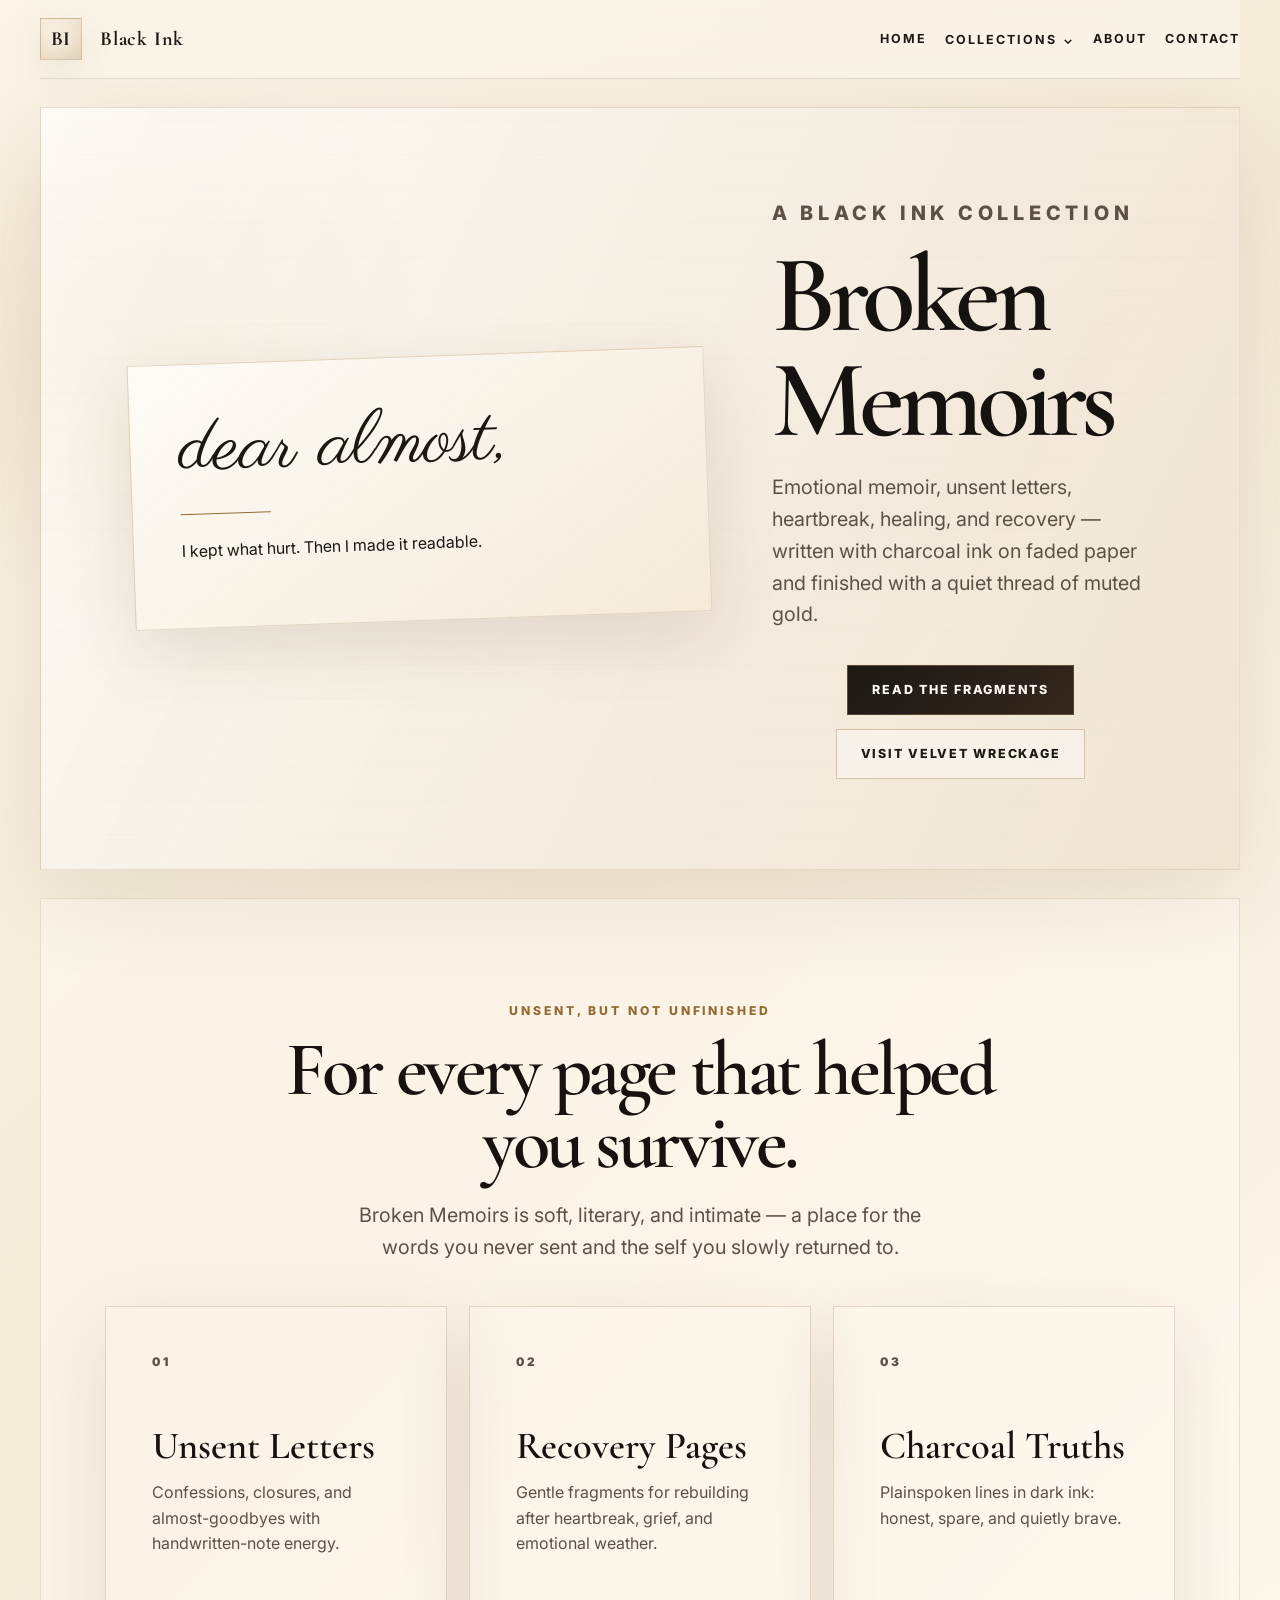
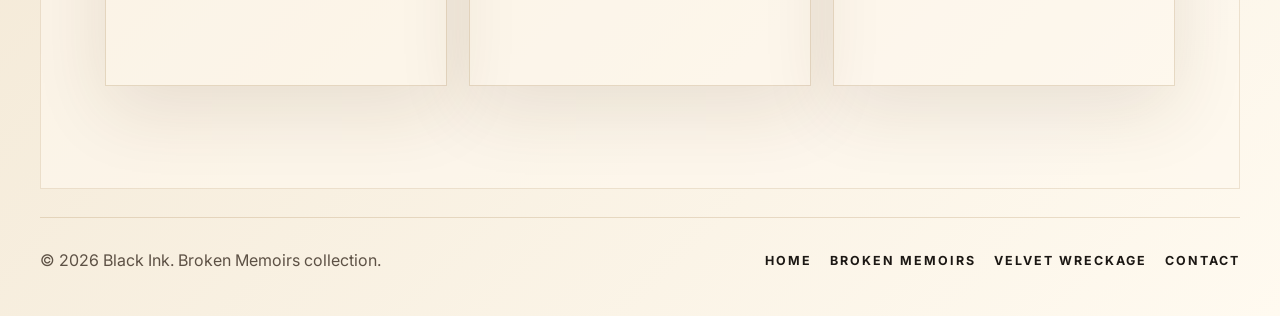
==== broken-memoirs.html @ 55c0b57b "Restructure Black Ink collection pages" ====
<!DOCTYPE html>
<html lang="en">
<head>
  <meta charset="UTF-8" />
  <meta name="viewport" content="width=device-width, initial-scale=1.0" />
  <meta
    name="description"
    content="Broken Memoirs is a Black Ink collection for healing, unsent letters, heartbreak, recovery, and handwritten emotional fragments."
  />
  <title>Broken Memoirs | Black Ink Collection</title>
  <link rel="preconnect" href="https://fonts.googleapis.com" />
  <link rel="preconnect" href="https://fonts.gstatic.com" crossorigin />
  <link
    href="https://fonts.googleapis.com/css2?family=Cormorant+Garamond:wght@500;600;700&family=Inter:wght@400;500;600;700&family=Parisienne&display=swap"
    rel="stylesheet"
  />
  <link rel="stylesheet" href="styles.css" />
</head>
<body class="theme-memoirs">
  <div class="site-shell ink-shell">
    <header class="site-header ink-header" aria-label="Primary navigation">
      <a class="brand-mark ink-brand" href="index.html" aria-label="Black Ink home">
        <span class="brand-sigil ink-sigil">BI</span>
        <span>Black Ink</span>
      </a>
      <button class="mobile-menu-toggle" type="button" aria-expanded="false" aria-controls="primary-nav">
        <span class="sr-only">Toggle navigation</span>
        <span></span>
        <span></span>
        <span></span>
      </button>
      <nav class="nav-links ink-nav" id="primary-nav" aria-label="Site sections">
        <a href="index.html">Home</a>
        <div class="nav-dropdown">
          <button class="dropdown-toggle" type="button" aria-expanded="false">
            Collections
            <span aria-hidden="true">⌄</span>
          </button>
          <div class="dropdown-menu">
            <a href="broken-memoirs.html">Broken Memoirs</a>
            <a href="velvet-wreckage.html">Velvet Wreckage</a>
          </div>
        </div>
        <a href="index.html#about">About</a>
        <a href="contact.html">Contact</a>
      </nav>
    </header>

    <main>
      <section class="memoir-hero">
        <div class="paper-note">
          <p class="script-word">dear almost,</p>
          <span></span>
          <p>I kept what hurt. Then I made it readable.</p>
        </div>
        <div class="memoir-copy">
          <p class="eyebrow ink-eyebrow">A Black Ink collection</p>
          <h1>Broken Memoirs</h1>
          <p>
            Emotional memoir, unsent letters, heartbreak, healing, and recovery — written with charcoal ink on faded paper and finished with a quiet thread of muted gold.
          </p>
          <div class="hero-actions">
            <a class="button ink-button-primary" href="#letters">Read the Fragments</a>
            <a class="button ink-button-secondary" href="velvet-wreckage.html">Visit Velvet Wreckage</a>
          </div>
        </div>
      </section>

      <section class="memoir-section" id="letters">
        <div class="section-heading centered">
          <p class="eyebrow ink-eyebrow">Unsent, but not unfinished</p>
          <h2>For every page that helped you survive.</h2>
          <p class="section-intro ink-intro">
            Broken Memoirs is soft, literary, and intimate — a place for the words you never sent and the self you slowly returned to.
          </p>
        </div>
        <div class="memoir-grid">
          <article>
            <p class="card-number">01</p>
            <h3>Unsent Letters</h3>
            <p>Confessions, closures, and almost-goodbyes with handwritten-note energy.</p>
          </article>
          <article>
            <p class="card-number">02</p>
            <h3>Recovery Pages</h3>
            <p>Gentle fragments for rebuilding after heartbreak, grief, and emotional weather.</p>
          </article>
          <article>
            <p class="card-number">03</p>
            <h3>Charcoal Truths</h3>
            <p>Plainspoken lines in dark ink: honest, spare, and quietly brave.</p>
          </article>
        </div>
      </section>
    </main>

    <footer class="site-footer ink-footer">
      <p>© <span id="year"></span> Black Ink. Broken Memoirs collection.</p>
      <nav aria-label="Footer navigation">
        <a href="index.html">Home</a>
        <a href="broken-memoirs.html">Broken Memoirs</a>
        <a href="velvet-wreckage.html">Velvet Wreckage</a>
        <a href="contact.html">Contact</a>
      </nav>
    </footer>
  </div>

  <script src="script.js"></script>
</body>
</html>
---- styles.css ----
:root {
  --black: #050505;
  --black-soft: #0b0b0d;
  --black-gloss: #111114;
  --charcoal: #18181c;
  --marble: #222126;
  --ivory: #f2eadc;
  --muted: #b8b0a3;
  --muted-dark: #756d62;
  --gold: #c8a45d;
  --gold-deep: #8f6f2f;
  --gold-pale: #e3c987;
  --border: rgba(200, 164, 93, 0.32);
  --panel: rgba(12, 12, 14, 0.88);
  --shadow: 0 28px 90px rgba(0, 0, 0, 0.58);
}

* {
  box-sizing: border-box;
}

html {
  scroll-behavior: smooth;
}

body {
  margin: 0;
  min-height: 100vh;
  color: var(--ivory);
  background:
    radial-gradient(circle at top left, rgba(200, 164, 93, 0.12), transparent 30rem),
    linear-gradient(135deg, var(--black), #09090a 45%, var(--black));
  font-family: "Inter", system-ui, -apple-system, BlinkMacSystemFont, "Segoe UI", sans-serif;
  line-height: 1.6;
}

body::before {
  position: fixed;
  inset: 0;
  z-index: -2;
  pointer-events: none;
  content: "";
  background-image:
    linear-gradient(115deg, transparent 0 18%, rgba(255, 255, 255, 0.035) 18.2%, transparent 18.8% 46%, rgba(255, 255, 255, 0.026) 46.4%, transparent 47.2%),
    linear-gradient(28deg, transparent 0 63%, rgba(200, 164, 93, 0.045) 63.4%, transparent 64%);
  opacity: 0.55;
}

body::after {
  position: fixed;
  inset: 0;
  z-index: -1;
  pointer-events: none;
  content: "";
  background-image: radial-gradient(rgba(227, 201, 135, 0.17) 0.6px, transparent 0.7px);
  background-size: 46px 46px;
  opacity: 0.08;
}

a {
  color: inherit;
  text-decoration: none;
}

img,
svg {
  max-width: 100%;
}

.site-shell {
  width: min(1180px, calc(100% - 32px));
  margin: 0 auto;
}

.site-header {
  position: sticky;
  top: 0;
  z-index: 10;
  display: flex;
  align-items: center;
  justify-content: space-between;
  gap: 24px;
  padding: 18px 0;
  backdrop-filter: blur(18px);
}

.brand-mark,
.nav-links,
.site-footer nav,
.social-links {
  display: flex;
  align-items: center;
  gap: 18px;
}

.brand-mark {
  color: var(--ivory);
  font-family: "Cormorant Garamond", Georgia, serif;
  font-size: 1.25rem;
  font-weight: 700;
  letter-spacing: 0.04em;
}

.brand-sigil {
  display: grid;
  width: 42px;
  height: 42px;
  place-items: center;
  border: 1px solid var(--border);
  color: var(--gold-pale);
  background: linear-gradient(145deg, #050505, #161616 48%, #050505);
  box-shadow: inset 0 0 20px rgba(255, 255, 255, 0.035), 0 0 22px rgba(200, 164, 93, 0.09);
}

.nav-links a,
.site-footer a,
.social-links a {
  color: var(--muted);
  font-size: 0.78rem;
  font-weight: 700;
  letter-spacing: 0.16em;
  text-transform: uppercase;
  transition: color 180ms ease;
}

.nav-links a:hover,
.site-footer a:hover,
.social-links a:hover,
.contact-link:hover {
  color: var(--gold-pale);
}

.section-frame,
.section-padding {
  margin: 28px 0;
  border: 1px solid rgba(200, 164, 93, 0.18);
}

.hero {
  position: relative;
  display: grid;
  min-height: 720px;
  place-items: center;
  overflow: hidden;
  background:
    linear-gradient(rgba(5, 5, 5, 0.2), rgba(5, 5, 5, 0.78)),
    radial-gradient(circle at 70% 22%, rgba(200, 164, 93, 0.15), transparent 18rem),
    linear-gradient(145deg, #030303, #111114 52%, #050505);
  box-shadow: var(--shadow);
}

.hero::before,
.marble-section::before {
  position: absolute;
  inset: 0;
  pointer-events: none;
  content: "";
  background:
    linear-gradient(118deg, transparent 0 36%, rgba(255, 255, 255, 0.05) 36.4%, transparent 37.1%),
    linear-gradient(42deg, transparent 0 58%, rgba(200, 164, 93, 0.07) 58.5%, transparent 59.1%);
  opacity: 0.42;
}

.gold-dust {
  position: absolute;
  width: 220px;
  height: 220px;
  border-radius: 999px;
  background: radial-gradient(circle, rgba(227, 201, 135, 0.32) 0 1px, transparent 1.4px);
  background-size: 18px 18px;
  opacity: 0.18;
  filter: blur(0.2px);
}

.gold-dust-one {
  top: 74px;
  right: 72px;
}

.gold-dust-two {
  bottom: 80px;
  left: 64px;
  transform: rotate(22deg);
}

.content-panel,
.collection-card,
.contact-card,
.quote-card {
  position: relative;
  border: 1px solid var(--border);
  background:
    linear-gradient(145deg, rgba(255, 255, 255, 0.045), transparent 28%),
    var(--panel);
  box-shadow: var(--shadow), inset 0 1px 0 rgba(255, 255, 255, 0.06);
}

.hero-content {
  z-index: 1;
  width: min(820px, calc(100% - 40px));
  padding: clamp(40px, 7vw, 84px);
  text-align: center;
}

.eyebrow {
  margin: 0 0 14px;
  color: var(--gold-pale);
  font-size: 0.76rem;
  font-weight: 800;
  letter-spacing: 0.24em;
  text-transform: uppercase;
}

h1,
h2,
h3,
blockquote {
  margin: 0;
  font-family: "Cormorant Garamond", Georgia, serif;
  font-weight: 600;
  line-height: 0.95;
}

h1 {
  font-size: clamp(4.2rem, 12vw, 10.8rem);
  letter-spacing: -0.06em;
}

h2 {
  font-size: clamp(2.8rem, 6vw, 5.6rem);
  letter-spacing: -0.045em;
}

h3 {
  font-size: clamp(1.8rem, 3vw, 2.5rem);
}

.hero-copy,
.section-intro,
.about-copy p,
.signup-panel p,
.collection-card p,
.contact-card p {
  color: var(--muted);
}

.hero-copy {
  max-width: 640px;
  margin: 26px auto 0;
  font-size: clamp(1.08rem, 2vw, 1.35rem);
}

.hero-actions {
  display: flex;
  flex-wrap: wrap;
  justify-content: center;
  gap: 14px;
  margin-top: 34px;
}

.button {
  display: inline-flex;
  min-height: 50px;
  align-items: center;
  justify-content: center;
  border: 1px solid var(--border);
  padding: 0 24px;
  font-size: 0.78rem;
  font-weight: 800;
  letter-spacing: 0.14em;
  text-transform: uppercase;
  transition: transform 180ms ease, border-color 180ms ease, background 180ms ease;
}

.button:hover {
  transform: translateY(-2px);
  border-color: rgba(227, 201, 135, 0.72);
}

.button-primary {
  color: #060606;
  background: linear-gradient(135deg, var(--gold-pale), var(--gold), var(--gold-deep));
}

.button-secondary {
  color: var(--gold-pale);
  background: rgba(255, 255, 255, 0.025);
}

.section-padding {
  position: relative;
  padding: clamp(56px, 8vw, 112px) clamp(22px, 5vw, 72px);
  background: rgba(5, 5, 5, 0.74);
}

.section-heading {
  max-width: 760px;
  margin-bottom: 42px;
}

.centered {
  margin-inline: auto;
  text-align: center;
}

.section-intro {
  max-width: 590px;
  margin: 20px auto 0;
}

.about-grid {
  display: grid;
  grid-template-columns: minmax(0, 1.25fr) minmax(260px, 0.75fr);
  gap: 24px;
}

.about-copy,
.quote-card {
  padding: clamp(28px, 4vw, 44px);
}

.about-copy p {
  margin: 0;
  font-size: 1.05rem;
}

.about-copy p + p {
  margin-top: 18px;
}

.quote-card {
  display: grid;
  align-content: center;
  min-height: 260px;
}

.quote-line {
  width: 72px;
  height: 1px;
  margin-bottom: 22px;
  background: var(--gold);
}

blockquote {
  color: var(--ivory);
  font-size: clamp(2rem, 4vw, 3.4rem);
}

.marble-section {
  overflow: hidden;
  background:
    radial-gradient(circle at 18% 15%, rgba(200, 164, 93, 0.1), transparent 22rem),
    linear-gradient(145deg, #060606, #151519 50%, #070707);
}

.collection-grid {
  position: relative;
  z-index: 1;
  display: grid;
  grid-template-columns: repeat(4, minmax(0, 1fr));
  gap: 18px;
}

.collection-card {
  min-height: 310px;
  padding: 28px;
  transition: transform 180ms ease, border-color 180ms ease;
}

.collection-card:hover {
  transform: translateY(-5px);
  border-color: rgba(227, 201, 135, 0.7);
}

.card-number {
  margin: 0 0 56px;
  color: var(--gold);
  font-size: 0.74rem;
  font-weight: 900;
  letter-spacing: 0.22em;
}

.collection-card p:last-child {
  margin-bottom: 0;
}

.signup-panel {
  display: grid;
  grid-template-columns: minmax(0, 1fr) minmax(300px, 0.82fr);
  gap: 34px;
  align-items: center;
  padding: clamp(30px, 5vw, 58px);
}

.signup-panel h2 {
  margin-bottom: 18px;
}

.signup-form {
  display: grid;
  gap: 12px;
}

input {
  width: 100%;
  min-height: 54px;
  border: 1px solid rgba(200, 164, 93, 0.28);
  border-radius: 0;
  padding: 0 16px;
  color: var(--ivory);
  background: rgba(0, 0, 0, 0.42);
  font: inherit;
  outline: none;
}

input:focus {
  border-color: rgba(227, 201, 135, 0.8);
  box-shadow: 0 0 0 3px rgba(200, 164, 93, 0.12);
}

.form-note {
  min-height: 1.4em;
  margin: 0;
  color: var(--muted-dark);
  font-size: 0.86rem;
}

.contact-card {
  max-width: 840px;
  margin: 0 auto;
  padding: clamp(34px, 6vw, 68px);
  text-align: center;
}

.contact-card h2 {
  margin-bottom: 22px;
}

.contact-link {
  display: inline-block;
  margin-bottom: 26px;
  color: var(--gold-pale);
  font-size: clamp(1.05rem, 2vw, 1.35rem);
  font-weight: 700;
}

.social-links {
  justify-content: center;
  flex-wrap: wrap;
}

.site-footer {
  display: flex;
  align-items: center;
  justify-content: space-between;
  gap: 24px;
  border-top: 1px solid rgba(200, 164, 93, 0.25);
  padding: 30px 0 42px;
  color: var(--muted-dark);
}

.site-footer p {
  margin: 0;
}

.sr-only {
  position: absolute;
  width: 1px;
  height: 1px;
  overflow: hidden;
  clip: rect(0, 0, 0, 0);
  white-space: nowrap;
}

@media (max-width: 920px) {
  .site-header,
  .site-footer {
    align-items: flex-start;
    flex-direction: column;
  }

  .nav-links,
  .site-footer nav {
    flex-wrap: wrap;
  }

  .hero {
    min-height: 640px;
  }

  .about-grid,
  .signup-panel {
    grid-template-columns: 1fr;
  }

  .collection-grid {
    grid-template-columns: repeat(2, minmax(0, 1fr));
  }
}

@media (max-width: 620px) {
  .site-shell {
    width: min(100% - 20px, 1180px);
  }

  .site-header {
    position: static;
  }

  .brand-mark {
    font-size: 1.05rem;
  }

  .nav-links {
    gap: 12px;
  }

  .nav-links a,
  .site-footer a,
  .social-links a {
    font-size: 0.7rem;
  }

  .hero {
    min-height: 580px;
  }

  .hero-content {
    width: calc(100% - 20px);
    padding: 34px 20px;
  }

  .hero-actions,
  .button {
    width: 100%;
  }

  .collection-grid {
    grid-template-columns: 1fr;
  }

  .collection-card {
    min-height: auto;
  }

  .card-number {
    margin-bottom: 34px;
  }
}

/* Black Ink publishing-house theme and shared navigation */
.theme-ink,
.theme-memoirs {
  color: #1c1814;
  background:
    radial-gradient(circle at 12% 18%, rgba(188, 145, 72, 0.16), transparent 18rem),
    linear-gradient(135deg, #fbf4e7, #f4ead8 46%, #fffaf0);
}

.theme-ink::before,
.theme-memoirs::before,
.theme-ink::after,
.theme-memoirs::after {
  content: none;
}

.ink-shell {
  width: min(1200px, calc(100% - 32px));
}

.ink-header {
  border-bottom: 1px solid rgba(42, 32, 22, 0.12);
  background: rgba(251, 244, 231, 0.82);
}

.ink-brand,
.ink-nav a,
.ink-nav .dropdown-toggle,
.ink-footer a,
.ink-social-links a {
  color: #1c1814;
}

.ink-sigil {
  color: #1c1814;
  border-color: rgba(148, 107, 47, 0.34);
  background: linear-gradient(145deg, #fff9ef, #eadbc5);
  box-shadow: inset 0 0 18px rgba(148, 107, 47, 0.13), 0 12px 35px rgba(70, 42, 16, 0.08);
}

.mobile-menu-toggle {
  display: none;
  width: 44px;
  height: 44px;
  align-items: center;
  justify-content: center;
  gap: 4px;
  flex-direction: column;
  border: 1px solid currentColor;
  color: inherit;
  background: transparent;
  cursor: pointer;
}

.mobile-menu-toggle span:not(.sr-only) {
  width: 18px;
  height: 1px;
  background: currentColor;
}

.nav-dropdown {
  position: relative;
}

.dropdown-toggle {
  display: inline-flex;
  align-items: center;
  gap: 6px;
  border: 0;
  padding: 0;
  color: var(--muted);
  background: transparent;
  font: inherit;
  font-size: 0.78rem;
  font-weight: 700;
  letter-spacing: 0.16em;
  text-transform: uppercase;
  cursor: pointer;
  transition: color 180ms ease;
}

.dropdown-toggle:hover,
.nav-dropdown.is-open > .dropdown-toggle {
  color: var(--gold-pale);
}

.ink-nav .dropdown-toggle:hover,
.ink-nav .nav-dropdown.is-open > .dropdown-toggle {
  color: #946b2f;
}

.dropdown-menu {
  position: absolute;
  top: calc(100% + 14px);
  left: 50%;
  z-index: 20;
  display: grid;
  min-width: 230px;
  padding: 12px;
  border: 1px solid rgba(200, 164, 93, 0.35);
  background: rgba(8, 8, 9, 0.96);
  box-shadow: var(--shadow);
  opacity: 0;
  pointer-events: none;
  transform: translate(-50%, 8px);
  transition: opacity 180ms ease, transform 180ms ease;
}

.dropdown-menu a {
  display: block;
  padding: 12px 14px;
  white-space: nowrap;
}

.nav-dropdown:hover .dropdown-menu,
.nav-dropdown.is-open .dropdown-menu {
  opacity: 1;
  pointer-events: auto;
  transform: translate(-50%, 0);
}

.ink-nav .dropdown-menu {
  border-color: rgba(148, 107, 47, 0.25);
  background: rgba(255, 249, 239, 0.98);
  box-shadow: 0 26px 70px rgba(70, 42, 16, 0.15);
}

.ink-hero,
.memoir-hero,
.contact-page {
  position: relative;
  display: grid;
  grid-template-columns: minmax(0, 1.1fr) minmax(280px, 0.72fr);
  gap: clamp(26px, 5vw, 70px);
  align-items: center;
  min-height: 680px;
  margin: 28px 0;
  padding: clamp(44px, 7vw, 92px);
  overflow: hidden;
  border: 1px solid rgba(148, 107, 47, 0.18);
  background:
    linear-gradient(115deg, rgba(255, 255, 255, 0.72), rgba(244, 234, 216, 0.72)),
    radial-gradient(circle at 80% 16%, rgba(188, 145, 72, 0.16), transparent 18rem);
  box-shadow: 0 28px 90px rgba(70, 42, 16, 0.09);
}

.gold-veins {
  position: absolute;
  inset: 0;
  pointer-events: none;
  background:
    linear-gradient(118deg, transparent 0 28%, rgba(148, 107, 47, 0.18) 28.2%, transparent 28.7%),
    linear-gradient(42deg, transparent 0 66%, rgba(188, 145, 72, 0.18) 66.3%, transparent 66.7%),
    linear-gradient(154deg, transparent 0 78%, rgba(148, 107, 47, 0.12) 78.2%, transparent 78.5%);
  opacity: 0.62;
}

.ink-hero-copy,
.memoir-copy,
.script-card,
.paper-note,
.contact-page-card {
  position: relative;
  z-index: 1;
}

.ink-hero-copy h1,
.memoir-copy h1,
.contact-page-card h1 {
  max-width: 820px;
  color: #16120f;
  font-size: clamp(3.8rem, 8.6vw, 8.8rem);
  letter-spacing: -0.06em;
}

.ink-hero-copy p,
.memoir-copy p,
.ink-about-grid p,
.ink-intro,
.contact-page-card p {
  color: #5d5145;
  font-size: clamp(1.02rem, 1.8vw, 1.24rem);
}

.ink-eyebrow {
  color: #946b2f;
}

.ink-button-primary {
  color: #fffaf0;
  background: linear-gradient(135deg, #1c1814, #35271d);
}

.ink-button-secondary {
  color: #1c1814;
  background: rgba(255, 255, 255, 0.36);
  border-color: rgba(148, 107, 47, 0.34);
}

.script-card,
.paper-note,
.contact-page-card {
  border: 1px solid rgba(148, 107, 47, 0.24);
  padding: clamp(28px, 4vw, 48px);
  background:
    linear-gradient(145deg, rgba(255, 255, 255, 0.62), rgba(238, 224, 203, 0.48)),
    #fbf4e7;
  box-shadow: 0 24px 70px rgba(70, 42, 16, 0.12);
}

.script-word {
  margin: 0;
  color: #1d1712;
  font-family: "Parisienne", cursive;
  font-size: clamp(3rem, 6vw, 5.6rem);
  line-height: 1;
}

.script-card span,
.paper-note span {
  display: block;
  width: 90px;
  height: 1px;
  margin: 24px 0;
  background: #946b2f;
}

.ink-about,
.ink-collections,
.memoir-section {
  margin: 28px 0;
  padding: clamp(54px, 8vw, 104px) clamp(24px, 5vw, 72px);
  border: 1px solid rgba(148, 107, 47, 0.16);
  background: rgba(255, 249, 239, 0.62);
}

.ink-about h2,
.ink-collections h2,
.memoir-section h2 {
  color: #17120f;
}

.ink-about-grid {
  display: grid;
  grid-template-columns: repeat(2, minmax(0, 1fr));
  gap: 24px;
}

.ink-about-grid p {
  margin: 0;
  padding: 30px;
  border-left: 1px solid rgba(148, 107, 47, 0.42);
  background: rgba(255, 255, 255, 0.38);
}

.ink-collection-grid,
.memoir-grid {
  display: grid;
  grid-template-columns: repeat(2, minmax(0, 1fr));
  gap: 22px;
}

.ink-collection-card,
.memoir-grid article {
  min-height: 380px;
  padding: clamp(28px, 4vw, 46px);
  border: 1px solid rgba(148, 107, 47, 0.22);
  box-shadow: 0 24px 70px rgba(70, 42, 16, 0.11);
}

.ink-collection-card h3,
.memoir-grid h3 {
  color: #17120f;
}

.ink-collection-card p,
.memoir-grid p {
  color: #5d5145;
}

.memoir-card {
  background:
    linear-gradient(115deg, rgba(255, 255, 255, 0.58), rgba(238, 224, 203, 0.56)),
    repeating-linear-gradient(0deg, rgba(38, 31, 26, 0.035) 0 1px, transparent 1px 32px);
}

.wreckage-card {
  background:
    linear-gradient(145deg, rgba(8, 8, 9, 0.92), rgba(20, 20, 24, 0.96)),
    radial-gradient(circle at 80% 18%, rgba(200, 164, 93, 0.18), transparent 14rem);
}

.wreckage-card h3,
.wreckage-card p {
  color: var(--ivory);
}

.wreckage-card p:not(.card-number) {
  color: var(--muted);
}

.memoir-hero {
  background:
    linear-gradient(115deg, rgba(255, 255, 255, 0.62), rgba(237, 225, 207, 0.7)),
    repeating-linear-gradient(0deg, rgba(38, 31, 26, 0.035) 0 1px, transparent 1px 34px);
}

.paper-note {
  transform: rotate(-2deg);
}

.memoir-grid {
  grid-template-columns: repeat(3, minmax(0, 1fr));
}

.contact-page {
  grid-template-columns: minmax(0, 780px);
  justify-content: center;
  text-align: center;
}

.ink-contact-link {
  color: #946b2f;
}

.ink-footer {
  color: #5d5145;
  border-top-color: rgba(148, 107, 47, 0.2);
}

@media (max-width: 920px) {
  .mobile-menu-toggle {
    display: inline-flex;
    margin-left: auto;
  }

  .site-header,
  .ink-header {
    position: relative;
    flex-direction: row;
    align-items: center;
  }

  .nav-links,
  .ink-nav {
    position: absolute;
    top: calc(100% + 10px);
    left: 0;
    right: 0;
    display: none;
    flex-direction: column;
    align-items: stretch;
    gap: 0;
    padding: 14px;
    border: 1px solid rgba(200, 164, 93, 0.3);
    background: rgba(8, 8, 9, 0.98);
    box-shadow: var(--shadow);
  }

  .theme-ink .nav-links,
  .theme-memoirs .nav-links,
  .ink-nav {
    border-color: rgba(148, 107, 47, 0.24);
    background: rgba(255, 249, 239, 0.99);
    box-shadow: 0 24px 70px rgba(70, 42, 16, 0.15);
  }

  .nav-links.is-open {
    display: flex;
  }

  .nav-links a,
  .dropdown-toggle {
    width: 100%;
    justify-content: space-between;
    padding: 13px 10px;
  }

  .dropdown-menu,
  .ink-nav .dropdown-menu {
    position: static;
    display: none;
    min-width: 0;
    margin: 0 0 8px;
    padding: 0 0 0 14px;
    border: 0;
    background: transparent;
    box-shadow: none;
    opacity: 1;
    pointer-events: auto;
    transform: none;
  }

  .nav-dropdown.is-open .dropdown-menu {
    display: grid;
  }

  .nav-dropdown:hover .dropdown-menu {
    transform: none;
  }

  .ink-hero,
  .memoir-hero {
    grid-template-columns: 1fr;
    min-height: auto;
  }

  .ink-about-grid,
  .ink-collection-grid,
  .memoir-grid {
    grid-template-columns: 1fr;
  }
}

@media (max-width: 620px) {
  .ink-hero,
  .memoir-hero,
  .contact-page,
  .ink-about,
  .ink-collections,
  .memoir-section {
    padding: 34px 20px;
  }

  .ink-hero-copy h1,
  .memoir-copy h1,
  .contact-page-card h1 {
    font-size: clamp(3.2rem, 18vw, 5.4rem);
  }
}
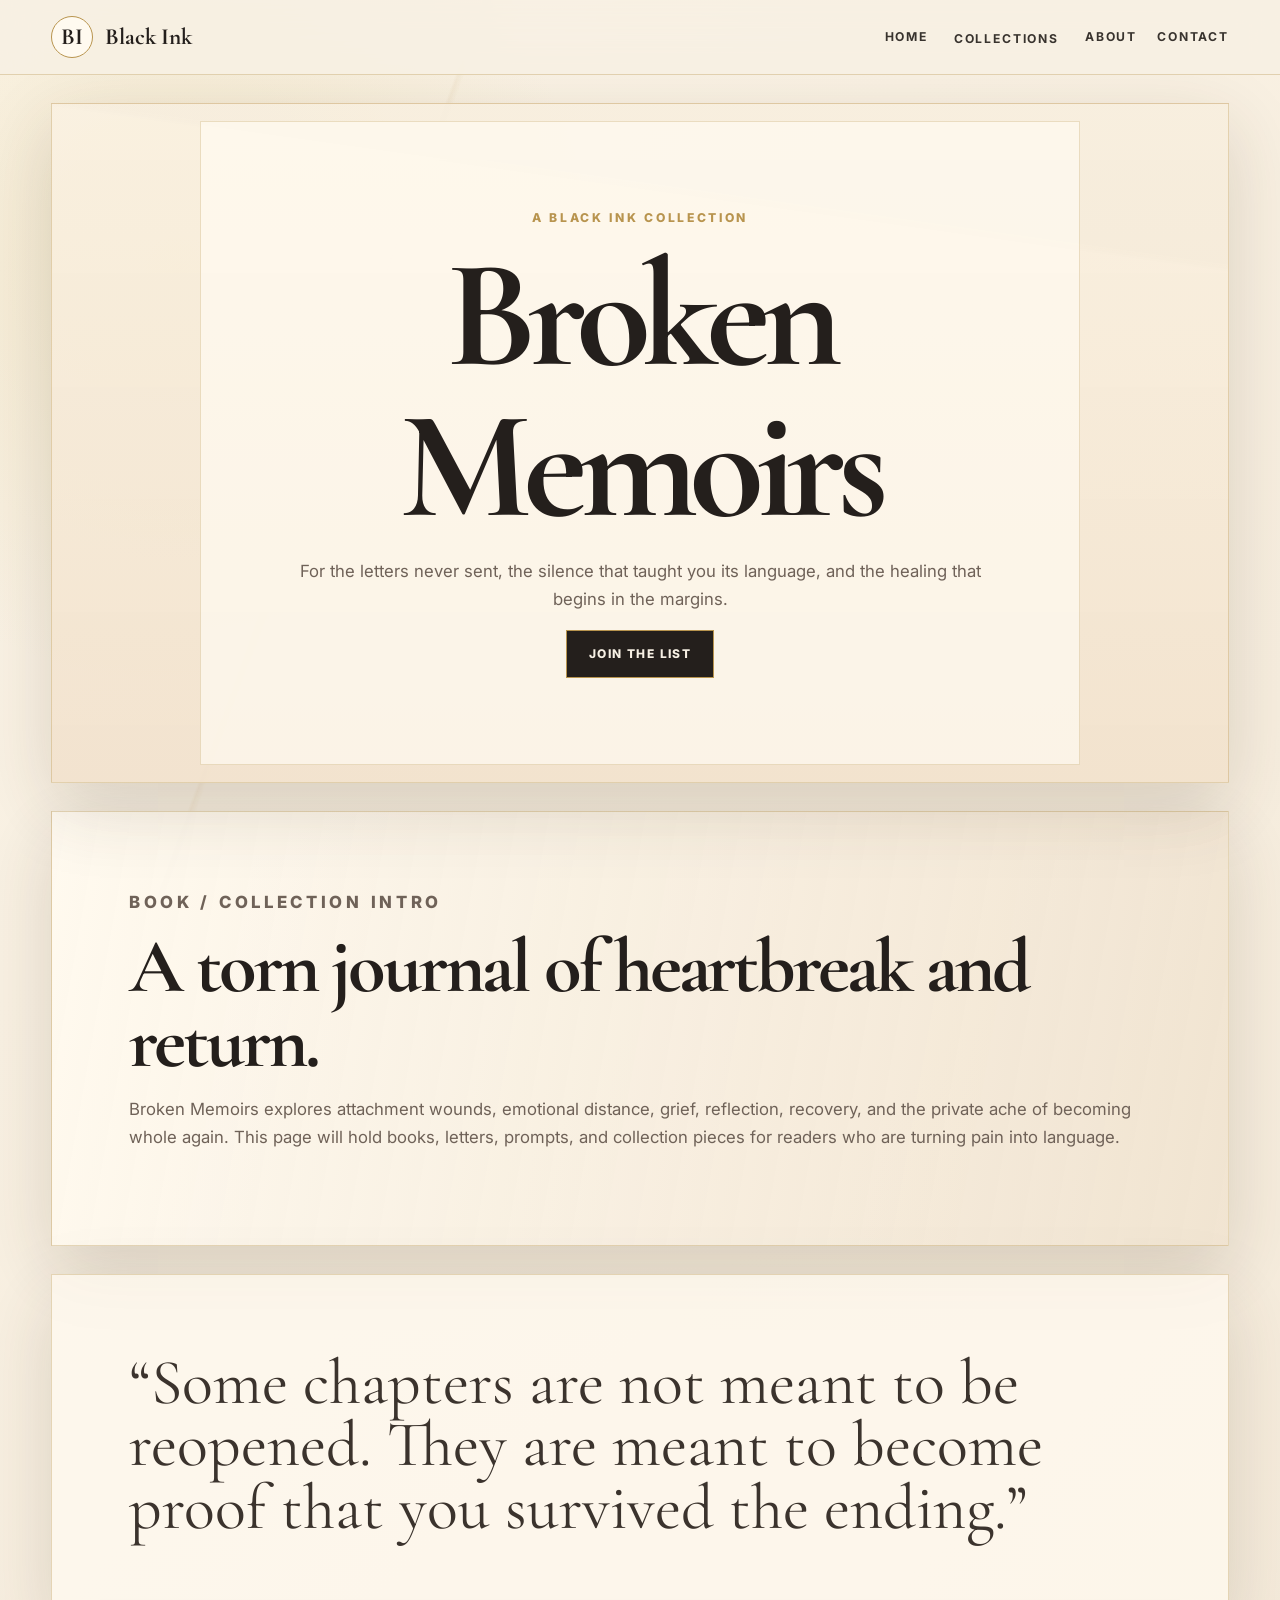
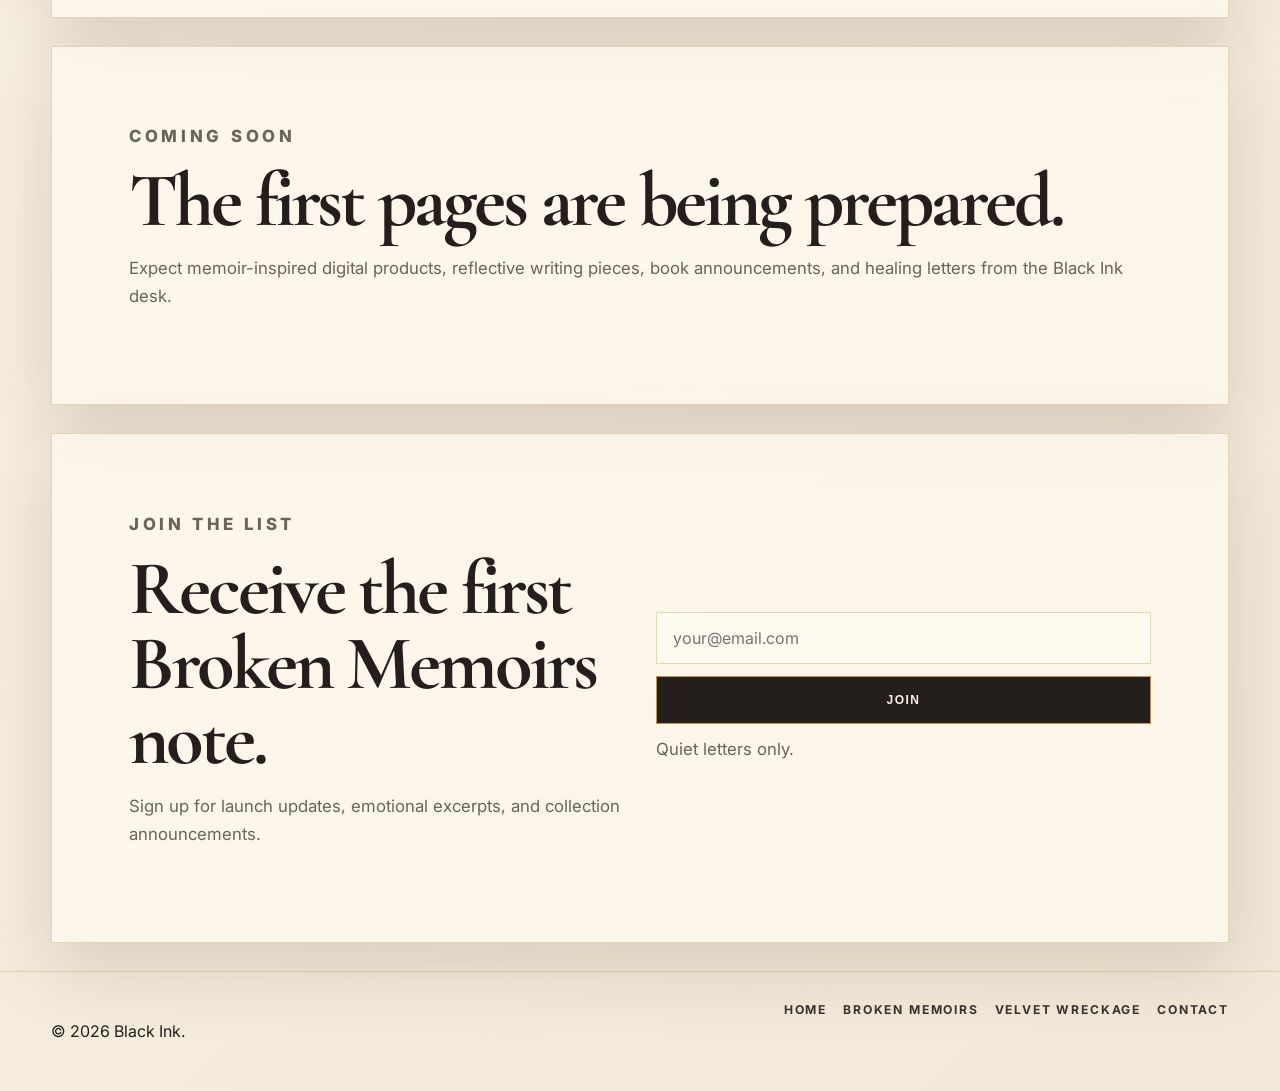
==== commit 89905f91: "Build Black Ink parent website" ====
--- a/broken-memoirs.html
+++ b/broken-memoirs.html
@@ -3,108 +3,22 @@
 <head>
   <meta charset="UTF-8" />
   <meta name="viewport" content="width=device-width, initial-scale=1.0" />
-  <meta
-    name="description"
-    content="Broken Memoirs is a Black Ink collection for healing, unsent letters, heartbreak, recovery, and handwritten emotional fragments."
-  />
+  <meta name="description" content="Broken Memoirs is a Black Ink collection for unsent letters, heartbreak, attachment wounds, reflection, healing, and recovery." />
   <title>Broken Memoirs | Black Ink Collection</title>
   <link rel="preconnect" href="https://fonts.googleapis.com" />
   <link rel="preconnect" href="https://fonts.gstatic.com" crossorigin />
-  <link
-    href="https://fonts.googleapis.com/css2?family=Cormorant+Garamond:wght@500;600;700&family=Inter:wght@400;500;600;700&family=Parisienne&display=swap"
-    rel="stylesheet"
-  />
+  <link href="https://fonts.googleapis.com/css2?family=Cormorant+Garamond:wght@500;600;700&family=Inter:wght@400;500;600;700&family=Parisienne&display=swap" rel="stylesheet" />
   <link rel="stylesheet" href="styles.css" />
 </head>
 <body class="theme-memoirs">
-  <div class="site-shell ink-shell">
-    <header class="site-header ink-header" aria-label="Primary navigation">
-      <a class="brand-mark ink-brand" href="index.html" aria-label="Black Ink home">
-        <span class="brand-sigil ink-sigil">BI</span>
-        <span>Black Ink</span>
-      </a>
-      <button class="mobile-menu-toggle" type="button" aria-expanded="false" aria-controls="primary-nav">
-        <span class="sr-only">Toggle navigation</span>
-        <span></span>
-        <span></span>
-        <span></span>
-      </button>
-      <nav class="nav-links ink-nav" id="primary-nav" aria-label="Site sections">
-        <a href="index.html">Home</a>
-        <div class="nav-dropdown">
-          <button class="dropdown-toggle" type="button" aria-expanded="false">
-            Collections
-            <span aria-hidden="true">⌄</span>
-          </button>
-          <div class="dropdown-menu">
-            <a href="broken-memoirs.html">Broken Memoirs</a>
-            <a href="velvet-wreckage.html">Velvet Wreckage</a>
-          </div>
-        </div>
-        <a href="index.html#about">About</a>
-        <a href="contact.html">Contact</a>
-      </nav>
-    </header>
-
-    <main>
-      <section class="memoir-hero">
-        <div class="paper-note">
-          <p class="script-word">dear almost,</p>
-          <span></span>
-          <p>I kept what hurt. Then I made it readable.</p>
-        </div>
-        <div class="memoir-copy">
-          <p class="eyebrow ink-eyebrow">A Black Ink collection</p>
-          <h1>Broken Memoirs</h1>
-          <p>
-            Emotional memoir, unsent letters, heartbreak, healing, and recovery — written with charcoal ink on faded paper and finished with a quiet thread of muted gold.
-          </p>
-          <div class="hero-actions">
-            <a class="button ink-button-primary" href="#letters">Read the Fragments</a>
-            <a class="button ink-button-secondary" href="velvet-wreckage.html">Visit Velvet Wreckage</a>
-          </div>
-        </div>
-      </section>
-
-      <section class="memoir-section" id="letters">
-        <div class="section-heading centered">
-          <p class="eyebrow ink-eyebrow">Unsent, but not unfinished</p>
-          <h2>For every page that helped you survive.</h2>
-          <p class="section-intro ink-intro">
-            Broken Memoirs is soft, literary, and intimate — a place for the words you never sent and the self you slowly returned to.
-          </p>
-        </div>
-        <div class="memoir-grid">
-          <article>
-            <p class="card-number">01</p>
-            <h3>Unsent Letters</h3>
-            <p>Confessions, closures, and almost-goodbyes with handwritten-note energy.</p>
-          </article>
-          <article>
-            <p class="card-number">02</p>
-            <h3>Recovery Pages</h3>
-            <p>Gentle fragments for rebuilding after heartbreak, grief, and emotional weather.</p>
-          </article>
-          <article>
-            <p class="card-number">03</p>
-            <h3>Charcoal Truths</h3>
-            <p>Plainspoken lines in dark ink: honest, spare, and quietly brave.</p>
-          </article>
-        </div>
-      </section>
-    </main>
-
-    <footer class="site-footer ink-footer">
-      <p>© <span id="year"></span> Black Ink. Broken Memoirs collection.</p>
-      <nav aria-label="Footer navigation">
-        <a href="index.html">Home</a>
-        <a href="broken-memoirs.html">Broken Memoirs</a>
-        <a href="velvet-wreckage.html">Velvet Wreckage</a>
-        <a href="contact.html">Contact</a>
-      </nav>
-    </footer>
-  </div>
-
-  <script src="script.js"></script>
+  <header class="site-header"><a class="brand-mark" href="index.html"><span class="brand-sigil">BI</span><span>Black Ink</span></a><button class="menu-toggle" type="button" aria-expanded="false" aria-controls="primary-nav">Menu</button><nav class="primary-nav" id="primary-nav"><a href="index.html">Home</a><div class="nav-dropdown"><button class="dropdown-toggle" type="button" aria-expanded="false">Collections</button><div class="dropdown-menu"><a href="broken-memoirs.html">Broken Memoirs</a><a href="velvet-wreckage.html">Velvet Wreckage</a></div></div><a href="index.html#about">About</a><a href="contact.html">Contact</a></nav></header>
+  <main>
+    <section class="hero torn-hero"><div class="hero-content"><p class="eyebrow">A Black Ink collection</p><h1>Broken Memoirs</h1><p class="hero-copy">For the letters never sent, the silence that taught you its language, and the healing that begins in the margins.</p><a class="button button-primary" href="#join">Join the List</a></div></section>
+    <section class="section journal-section"><p class="eyebrow">Book / collection intro</p><h2>A torn journal of heartbreak and return.</h2><p>Broken Memoirs explores attachment wounds, emotional distance, grief, reflection, recovery, and the private ache of becoming whole again. This page will hold books, letters, prompts, and collection pieces for readers who are turning pain into language.</p></section>
+    <section class="section quote-section"><blockquote>“Some chapters are not meant to be reopened. They are meant to become proof that you survived the ending.”</blockquote></section>
+    <section class="section coming-soon"><p class="eyebrow">Coming soon</p><h2>The first pages are being prepared.</h2><p>Expect memoir-inspired digital products, reflective writing pieces, book announcements, and healing letters from the Black Ink desk.</p></section>
+    <section class="section signup-section" id="join"><div><p class="eyebrow">Join the list</p><h2>Receive the first Broken Memoirs note.</h2><p>Sign up for launch updates, emotional excerpts, and collection announcements.</p></div><form class="signup-form" data-form-message="You are on the Broken Memoirs list."><label class="sr-only" for="memoirs-email">Email address</label><input id="memoirs-email" name="email" type="email" placeholder="your@email.com" required /><button class="button button-primary" type="submit">Join</button><p class="form-note" aria-live="polite">Quiet letters only.</p></form></section>
+  </main>
+  <footer class="site-footer"><p>© <span id="year"></span> Black Ink.</p><nav><a href="index.html">Home</a><a href="broken-memoirs.html">Broken Memoirs</a><a href="velvet-wreckage.html">Velvet Wreckage</a><a href="contact.html">Contact</a></nav></footer><script src="script.js"></script>
 </body>
 </html>
--- a/styles.css
+++ b/styles.css
@@ -1,980 +1 @@
-:root {
-  --black: #050505;
-  --black-soft: #0b0b0d;
-  --black-gloss: #111114;
-  --charcoal: #18181c;
-  --marble: #222126;
-  --ivory: #f2eadc;
-  --muted: #b8b0a3;
-  --muted-dark: #756d62;
-  --gold: #c8a45d;
-  --gold-deep: #8f6f2f;
-  --gold-pale: #e3c987;
-  --border: rgba(200, 164, 93, 0.32);
-  --panel: rgba(12, 12, 14, 0.88);
-  --shadow: 0 28px 90px rgba(0, 0, 0, 0.58);
-}
-
-* {
-  box-sizing: border-box;
-}
-
-html {
-  scroll-behavior: smooth;
-}
-
-body {
-  margin: 0;
-  min-height: 100vh;
-  color: var(--ivory);
-  background:
-    radial-gradient(circle at top left, rgba(200, 164, 93, 0.12), transparent 30rem),
-    linear-gradient(135deg, var(--black), #09090a 45%, var(--black));
-  font-family: "Inter", system-ui, -apple-system, BlinkMacSystemFont, "Segoe UI", sans-serif;
-  line-height: 1.6;
-}
-
-body::before {
-  position: fixed;
-  inset: 0;
-  z-index: -2;
-  pointer-events: none;
-  content: "";
-  background-image:
-    linear-gradient(115deg, transparent 0 18%, rgba(255, 255, 255, 0.035) 18.2%, transparent 18.8% 46%, rgba(255, 255, 255, 0.026) 46.4%, transparent 47.2%),
-    linear-gradient(28deg, transparent 0 63%, rgba(200, 164, 93, 0.045) 63.4%, transparent 64%);
-  opacity: 0.55;
-}
-
-body::after {
-  position: fixed;
-  inset: 0;
-  z-index: -1;
-  pointer-events: none;
-  content: "";
-  background-image: radial-gradient(rgba(227, 201, 135, 0.17) 0.6px, transparent 0.7px);
-  background-size: 46px 46px;
-  opacity: 0.08;
-}
-
-a {
-  color: inherit;
-  text-decoration: none;
-}
-
-img,
-svg {
-  max-width: 100%;
-}
-
-.site-shell {
-  width: min(1180px, calc(100% - 32px));
-  margin: 0 auto;
-}
-
-.site-header {
-  position: sticky;
-  top: 0;
-  z-index: 10;
-  display: flex;
-  align-items: center;
-  justify-content: space-between;
-  gap: 24px;
-  padding: 18px 0;
-  backdrop-filter: blur(18px);
-}
-
-.brand-mark,
-.nav-links,
-.site-footer nav,
-.social-links {
-  display: flex;
-  align-items: center;
-  gap: 18px;
-}
-
-.brand-mark {
-  color: var(--ivory);
-  font-family: "Cormorant Garamond", Georgia, serif;
-  font-size: 1.25rem;
-  font-weight: 700;
-  letter-spacing: 0.04em;
-}
-
-.brand-sigil {
-  display: grid;
-  width: 42px;
-  height: 42px;
-  place-items: center;
-  border: 1px solid var(--border);
-  color: var(--gold-pale);
-  background: linear-gradient(145deg, #050505, #161616 48%, #050505);
-  box-shadow: inset 0 0 20px rgba(255, 255, 255, 0.035), 0 0 22px rgba(200, 164, 93, 0.09);
-}
-
-.nav-links a,
-.site-footer a,
-.social-links a {
-  color: var(--muted);
-  font-size: 0.78rem;
-  font-weight: 700;
-  letter-spacing: 0.16em;
-  text-transform: uppercase;
-  transition: color 180ms ease;
-}
-
-.nav-links a:hover,
-.site-footer a:hover,
-.social-links a:hover,
-.contact-link:hover {
-  color: var(--gold-pale);
-}
-
-.section-frame,
-.section-padding {
-  margin: 28px 0;
-  border: 1px solid rgba(200, 164, 93, 0.18);
-}
-
-.hero {
-  position: relative;
-  display: grid;
-  min-height: 720px;
-  place-items: center;
-  overflow: hidden;
-  background:
-    linear-gradient(rgba(5, 5, 5, 0.2), rgba(5, 5, 5, 0.78)),
-    radial-gradient(circle at 70% 22%, rgba(200, 164, 93, 0.15), transparent 18rem),
-    linear-gradient(145deg, #030303, #111114 52%, #050505);
-  box-shadow: var(--shadow);
-}
-
-.hero::before,
-.marble-section::before {
-  position: absolute;
-  inset: 0;
-  pointer-events: none;
-  content: "";
-  background:
-    linear-gradient(118deg, transparent 0 36%, rgba(255, 255, 255, 0.05) 36.4%, transparent 37.1%),
-    linear-gradient(42deg, transparent 0 58%, rgba(200, 164, 93, 0.07) 58.5%, transparent 59.1%);
-  opacity: 0.42;
-}
-
-.gold-dust {
-  position: absolute;
-  width: 220px;
-  height: 220px;
-  border-radius: 999px;
-  background: radial-gradient(circle, rgba(227, 201, 135, 0.32) 0 1px, transparent 1.4px);
-  background-size: 18px 18px;
-  opacity: 0.18;
-  filter: blur(0.2px);
-}
-
-.gold-dust-one {
-  top: 74px;
-  right: 72px;
-}
-
-.gold-dust-two {
-  bottom: 80px;
-  left: 64px;
-  transform: rotate(22deg);
-}
-
-.content-panel,
-.collection-card,
-.contact-card,
-.quote-card {
-  position: relative;
-  border: 1px solid var(--border);
-  background:
-    linear-gradient(145deg, rgba(255, 255, 255, 0.045), transparent 28%),
-    var(--panel);
-  box-shadow: var(--shadow), inset 0 1px 0 rgba(255, 255, 255, 0.06);
-}
-
-.hero-content {
-  z-index: 1;
-  width: min(820px, calc(100% - 40px));
-  padding: clamp(40px, 7vw, 84px);
-  text-align: center;
-}
-
-.eyebrow {
-  margin: 0 0 14px;
-  color: var(--gold-pale);
-  font-size: 0.76rem;
-  font-weight: 800;
-  letter-spacing: 0.24em;
-  text-transform: uppercase;
-}
-
-h1,
-h2,
-h3,
-blockquote {
-  margin: 0;
-  font-family: "Cormorant Garamond", Georgia, serif;
-  font-weight: 600;
-  line-height: 0.95;
-}
-
-h1 {
-  font-size: clamp(4.2rem, 12vw, 10.8rem);
-  letter-spacing: -0.06em;
-}
-
-h2 {
-  font-size: clamp(2.8rem, 6vw, 5.6rem);
-  letter-spacing: -0.045em;
-}
-
-h3 {
-  font-size: clamp(1.8rem, 3vw, 2.5rem);
-}
-
-.hero-copy,
-.section-intro,
-.about-copy p,
-.signup-panel p,
-.collection-card p,
-.contact-card p {
-  color: var(--muted);
-}
-
-.hero-copy {
-  max-width: 640px;
-  margin: 26px auto 0;
-  font-size: clamp(1.08rem, 2vw, 1.35rem);
-}
-
-.hero-actions {
-  display: flex;
-  flex-wrap: wrap;
-  justify-content: center;
-  gap: 14px;
-  margin-top: 34px;
-}
-
-.button {
-  display: inline-flex;
-  min-height: 50px;
-  align-items: center;
-  justify-content: center;
-  border: 1px solid var(--border);
-  padding: 0 24px;
-  font-size: 0.78rem;
-  font-weight: 800;
-  letter-spacing: 0.14em;
-  text-transform: uppercase;
-  transition: transform 180ms ease, border-color 180ms ease, background 180ms ease;
-}
-
-.button:hover {
-  transform: translateY(-2px);
-  border-color: rgba(227, 201, 135, 0.72);
-}
-
-.button-primary {
-  color: #060606;
-  background: linear-gradient(135deg, var(--gold-pale), var(--gold), var(--gold-deep));
-}
-
-.button-secondary {
-  color: var(--gold-pale);
-  background: rgba(255, 255, 255, 0.025);
-}
-
-.section-padding {
-  position: relative;
-  padding: clamp(56px, 8vw, 112px) clamp(22px, 5vw, 72px);
-  background: rgba(5, 5, 5, 0.74);
-}
-
-.section-heading {
-  max-width: 760px;
-  margin-bottom: 42px;
-}
-
-.centered {
-  margin-inline: auto;
-  text-align: center;
-}
-
-.section-intro {
-  max-width: 590px;
-  margin: 20px auto 0;
-}
-
-.about-grid {
-  display: grid;
-  grid-template-columns: minmax(0, 1.25fr) minmax(260px, 0.75fr);
-  gap: 24px;
-}
-
-.about-copy,
-.quote-card {
-  padding: clamp(28px, 4vw, 44px);
-}
-
-.about-copy p {
-  margin: 0;
-  font-size: 1.05rem;
-}
-
-.about-copy p + p {
-  margin-top: 18px;
-}
-
-.quote-card {
-  display: grid;
-  align-content: center;
-  min-height: 260px;
-}
-
-.quote-line {
-  width: 72px;
-  height: 1px;
-  margin-bottom: 22px;
-  background: var(--gold);
-}
-
-blockquote {
-  color: var(--ivory);
-  font-size: clamp(2rem, 4vw, 3.4rem);
-}
-
-.marble-section {
-  overflow: hidden;
-  background:
-    radial-gradient(circle at 18% 15%, rgba(200, 164, 93, 0.1), transparent 22rem),
-    linear-gradient(145deg, #060606, #151519 50%, #070707);
-}
-
-.collection-grid {
-  position: relative;
-  z-index: 1;
-  display: grid;
-  grid-template-columns: repeat(4, minmax(0, 1fr));
-  gap: 18px;
-}
-
-.collection-card {
-  min-height: 310px;
-  padding: 28px;
-  transition: transform 180ms ease, border-color 180ms ease;
-}
-
-.collection-card:hover {
-  transform: translateY(-5px);
-  border-color: rgba(227, 201, 135, 0.7);
-}
-
-.card-number {
-  margin: 0 0 56px;
-  color: var(--gold);
-  font-size: 0.74rem;
-  font-weight: 900;
-  letter-spacing: 0.22em;
-}
-
-.collection-card p:last-child {
-  margin-bottom: 0;
-}
-
-.signup-panel {
-  display: grid;
-  grid-template-columns: minmax(0, 1fr) minmax(300px, 0.82fr);
-  gap: 34px;
-  align-items: center;
-  padding: clamp(30px, 5vw, 58px);
-}
-
-.signup-panel h2 {
-  margin-bottom: 18px;
-}
-
-.signup-form {
-  display: grid;
-  gap: 12px;
-}
-
-input {
-  width: 100%;
-  min-height: 54px;
-  border: 1px solid rgba(200, 164, 93, 0.28);
-  border-radius: 0;
-  padding: 0 16px;
-  color: var(--ivory);
-  background: rgba(0, 0, 0, 0.42);
-  font: inherit;
-  outline: none;
-}
-
-input:focus {
-  border-color: rgba(227, 201, 135, 0.8);
-  box-shadow: 0 0 0 3px rgba(200, 164, 93, 0.12);
-}
-
-.form-note {
-  min-height: 1.4em;
-  margin: 0;
-  color: var(--muted-dark);
-  font-size: 0.86rem;
-}
-
-.contact-card {
-  max-width: 840px;
-  margin: 0 auto;
-  padding: clamp(34px, 6vw, 68px);
-  text-align: center;
-}
-
-.contact-card h2 {
-  margin-bottom: 22px;
-}
-
-.contact-link {
-  display: inline-block;
-  margin-bottom: 26px;
-  color: var(--gold-pale);
-  font-size: clamp(1.05rem, 2vw, 1.35rem);
-  font-weight: 700;
-}
-
-.social-links {
-  justify-content: center;
-  flex-wrap: wrap;
-}
-
-.site-footer {
-  display: flex;
-  align-items: center;
-  justify-content: space-between;
-  gap: 24px;
-  border-top: 1px solid rgba(200, 164, 93, 0.25);
-  padding: 30px 0 42px;
-  color: var(--muted-dark);
-}
-
-.site-footer p {
-  margin: 0;
-}
-
-.sr-only {
-  position: absolute;
-  width: 1px;
-  height: 1px;
-  overflow: hidden;
-  clip: rect(0, 0, 0, 0);
-  white-space: nowrap;
-}
-
-@media (max-width: 920px) {
-  .site-header,
-  .site-footer {
-    align-items: flex-start;
-    flex-direction: column;
-  }
-
-  .nav-links,
-  .site-footer nav {
-    flex-wrap: wrap;
-  }
-
-  .hero {
-    min-height: 640px;
-  }
-
-  .about-grid,
-  .signup-panel {
-    grid-template-columns: 1fr;
-  }
-
-  .collection-grid {
-    grid-template-columns: repeat(2, minmax(0, 1fr));
-  }
-}
-
-@media (max-width: 620px) {
-  .site-shell {
-    width: min(100% - 20px, 1180px);
-  }
-
-  .site-header {
-    position: static;
-  }
-
-  .brand-mark {
-    font-size: 1.05rem;
-  }
-
-  .nav-links {
-    gap: 12px;
-  }
-
-  .nav-links a,
-  .site-footer a,
-  .social-links a {
-    font-size: 0.7rem;
-  }
-
-  .hero {
-    min-height: 580px;
-  }
-
-  .hero-content {
-    width: calc(100% - 20px);
-    padding: 34px 20px;
-  }
-
-  .hero-actions,
-  .button {
-    width: 100%;
-  }
-
-  .collection-grid {
-    grid-template-columns: 1fr;
-  }
-
-  .collection-card {
-    min-height: auto;
-  }
-
-  .card-number {
-    margin-bottom: 34px;
-  }
-}
-
-/* Black Ink publishing-house theme and shared navigation */
-.theme-ink,
-.theme-memoirs {
-  color: #1c1814;
-  background:
-    radial-gradient(circle at 12% 18%, rgba(188, 145, 72, 0.16), transparent 18rem),
-    linear-gradient(135deg, #fbf4e7, #f4ead8 46%, #fffaf0);
-}
-
-.theme-ink::before,
-.theme-memoirs::before,
-.theme-ink::after,
-.theme-memoirs::after {
-  content: none;
-}
-
-.ink-shell {
-  width: min(1200px, calc(100% - 32px));
-}
-
-.ink-header {
-  border-bottom: 1px solid rgba(42, 32, 22, 0.12);
-  background: rgba(251, 244, 231, 0.82);
-}
-
-.ink-brand,
-.ink-nav a,
-.ink-nav .dropdown-toggle,
-.ink-footer a,
-.ink-social-links a {
-  color: #1c1814;
-}
-
-.ink-sigil {
-  color: #1c1814;
-  border-color: rgba(148, 107, 47, 0.34);
-  background: linear-gradient(145deg, #fff9ef, #eadbc5);
-  box-shadow: inset 0 0 18px rgba(148, 107, 47, 0.13), 0 12px 35px rgba(70, 42, 16, 0.08);
-}
-
-.mobile-menu-toggle {
-  display: none;
-  width: 44px;
-  height: 44px;
-  align-items: center;
-  justify-content: center;
-  gap: 4px;
-  flex-direction: column;
-  border: 1px solid currentColor;
-  color: inherit;
-  background: transparent;
-  cursor: pointer;
-}
-
-.mobile-menu-toggle span:not(.sr-only) {
-  width: 18px;
-  height: 1px;
-  background: currentColor;
-}
-
-.nav-dropdown {
-  position: relative;
-}
-
-.dropdown-toggle {
-  display: inline-flex;
-  align-items: center;
-  gap: 6px;
-  border: 0;
-  padding: 0;
-  color: var(--muted);
-  background: transparent;
-  font: inherit;
-  font-size: 0.78rem;
-  font-weight: 700;
-  letter-spacing: 0.16em;
-  text-transform: uppercase;
-  cursor: pointer;
-  transition: color 180ms ease;
-}
-
-.dropdown-toggle:hover,
-.nav-dropdown.is-open > .dropdown-toggle {
-  color: var(--gold-pale);
-}
-
-.ink-nav .dropdown-toggle:hover,
-.ink-nav .nav-dropdown.is-open > .dropdown-toggle {
-  color: #946b2f;
-}
-
-.dropdown-menu {
-  position: absolute;
-  top: calc(100% + 14px);
-  left: 50%;
-  z-index: 20;
-  display: grid;
-  min-width: 230px;
-  padding: 12px;
-  border: 1px solid rgba(200, 164, 93, 0.35);
-  background: rgba(8, 8, 9, 0.96);
-  box-shadow: var(--shadow);
-  opacity: 0;
-  pointer-events: none;
-  transform: translate(-50%, 8px);
-  transition: opacity 180ms ease, transform 180ms ease;
-}
-
-.dropdown-menu a {
-  display: block;
-  padding: 12px 14px;
-  white-space: nowrap;
-}
-
-.nav-dropdown:hover .dropdown-menu,
-.nav-dropdown.is-open .dropdown-menu {
-  opacity: 1;
-  pointer-events: auto;
-  transform: translate(-50%, 0);
-}
-
-.ink-nav .dropdown-menu {
-  border-color: rgba(148, 107, 47, 0.25);
-  background: rgba(255, 249, 239, 0.98);
-  box-shadow: 0 26px 70px rgba(70, 42, 16, 0.15);
-}
-
-.ink-hero,
-.memoir-hero,
-.contact-page {
-  position: relative;
-  display: grid;
-  grid-template-columns: minmax(0, 1.1fr) minmax(280px, 0.72fr);
-  gap: clamp(26px, 5vw, 70px);
-  align-items: center;
-  min-height: 680px;
-  margin: 28px 0;
-  padding: clamp(44px, 7vw, 92px);
-  overflow: hidden;
-  border: 1px solid rgba(148, 107, 47, 0.18);
-  background:
-    linear-gradient(115deg, rgba(255, 255, 255, 0.72), rgba(244, 234, 216, 0.72)),
-    radial-gradient(circle at 80% 16%, rgba(188, 145, 72, 0.16), transparent 18rem);
-  box-shadow: 0 28px 90px rgba(70, 42, 16, 0.09);
-}
-
-.gold-veins {
-  position: absolute;
-  inset: 0;
-  pointer-events: none;
-  background:
-    linear-gradient(118deg, transparent 0 28%, rgba(148, 107, 47, 0.18) 28.2%, transparent 28.7%),
-    linear-gradient(42deg, transparent 0 66%, rgba(188, 145, 72, 0.18) 66.3%, transparent 66.7%),
-    linear-gradient(154deg, transparent 0 78%, rgba(148, 107, 47, 0.12) 78.2%, transparent 78.5%);
-  opacity: 0.62;
-}
-
-.ink-hero-copy,
-.memoir-copy,
-.script-card,
-.paper-note,
-.contact-page-card {
-  position: relative;
-  z-index: 1;
-}
-
-.ink-hero-copy h1,
-.memoir-copy h1,
-.contact-page-card h1 {
-  max-width: 820px;
-  color: #16120f;
-  font-size: clamp(3.8rem, 8.6vw, 8.8rem);
-  letter-spacing: -0.06em;
-}
-
-.ink-hero-copy p,
-.memoir-copy p,
-.ink-about-grid p,
-.ink-intro,
-.contact-page-card p {
-  color: #5d5145;
-  font-size: clamp(1.02rem, 1.8vw, 1.24rem);
-}
-
-.ink-eyebrow {
-  color: #946b2f;
-}
-
-.ink-button-primary {
-  color: #fffaf0;
-  background: linear-gradient(135deg, #1c1814, #35271d);
-}
-
-.ink-button-secondary {
-  color: #1c1814;
-  background: rgba(255, 255, 255, 0.36);
-  border-color: rgba(148, 107, 47, 0.34);
-}
-
-.script-card,
-.paper-note,
-.contact-page-card {
-  border: 1px solid rgba(148, 107, 47, 0.24);
-  padding: clamp(28px, 4vw, 48px);
-  background:
-    linear-gradient(145deg, rgba(255, 255, 255, 0.62), rgba(238, 224, 203, 0.48)),
-    #fbf4e7;
-  box-shadow: 0 24px 70px rgba(70, 42, 16, 0.12);
-}
-
-.script-word {
-  margin: 0;
-  color: #1d1712;
-  font-family: "Parisienne", cursive;
-  font-size: clamp(3rem, 6vw, 5.6rem);
-  line-height: 1;
-}
-
-.script-card span,
-.paper-note span {
-  display: block;
-  width: 90px;
-  height: 1px;
-  margin: 24px 0;
-  background: #946b2f;
-}
-
-.ink-about,
-.ink-collections,
-.memoir-section {
-  margin: 28px 0;
-  padding: clamp(54px, 8vw, 104px) clamp(24px, 5vw, 72px);
-  border: 1px solid rgba(148, 107, 47, 0.16);
-  background: rgba(255, 249, 239, 0.62);
-}
-
-.ink-about h2,
-.ink-collections h2,
-.memoir-section h2 {
-  color: #17120f;
-}
-
-.ink-about-grid {
-  display: grid;
-  grid-template-columns: repeat(2, minmax(0, 1fr));
-  gap: 24px;
-}
-
-.ink-about-grid p {
-  margin: 0;
-  padding: 30px;
-  border-left: 1px solid rgba(148, 107, 47, 0.42);
-  background: rgba(255, 255, 255, 0.38);
-}
-
-.ink-collection-grid,
-.memoir-grid {
-  display: grid;
-  grid-template-columns: repeat(2, minmax(0, 1fr));
-  gap: 22px;
-}
-
-.ink-collection-card,
-.memoir-grid article {
-  min-height: 380px;
-  padding: clamp(28px, 4vw, 46px);
-  border: 1px solid rgba(148, 107, 47, 0.22);
-  box-shadow: 0 24px 70px rgba(70, 42, 16, 0.11);
-}
-
-.ink-collection-card h3,
-.memoir-grid h3 {
-  color: #17120f;
-}
-
-.ink-collection-card p,
-.memoir-grid p {
-  color: #5d5145;
-}
-
-.memoir-card {
-  background:
-    linear-gradient(115deg, rgba(255, 255, 255, 0.58), rgba(238, 224, 203, 0.56)),
-    repeating-linear-gradient(0deg, rgba(38, 31, 26, 0.035) 0 1px, transparent 1px 32px);
-}
-
-.wreckage-card {
-  background:
-    linear-gradient(145deg, rgba(8, 8, 9, 0.92), rgba(20, 20, 24, 0.96)),
-    radial-gradient(circle at 80% 18%, rgba(200, 164, 93, 0.18), transparent 14rem);
-}
-
-.wreckage-card h3,
-.wreckage-card p {
-  color: var(--ivory);
-}
-
-.wreckage-card p:not(.card-number) {
-  color: var(--muted);
-}
-
-.memoir-hero {
-  background:
-    linear-gradient(115deg, rgba(255, 255, 255, 0.62), rgba(237, 225, 207, 0.7)),
-    repeating-linear-gradient(0deg, rgba(38, 31, 26, 0.035) 0 1px, transparent 1px 34px);
-}
-
-.paper-note {
-  transform: rotate(-2deg);
-}
-
-.memoir-grid {
-  grid-template-columns: repeat(3, minmax(0, 1fr));
-}
-
-.contact-page {
-  grid-template-columns: minmax(0, 780px);
-  justify-content: center;
-  text-align: center;
-}
-
-.ink-contact-link {
-  color: #946b2f;
-}
-
-.ink-footer {
-  color: #5d5145;
-  border-top-color: rgba(148, 107, 47, 0.2);
-}
-
-@media (max-width: 920px) {
-  .mobile-menu-toggle {
-    display: inline-flex;
-    margin-left: auto;
-  }
-
-  .site-header,
-  .ink-header {
-    position: relative;
-    flex-direction: row;
-    align-items: center;
-  }
-
-  .nav-links,
-  .ink-nav {
-    position: absolute;
-    top: calc(100% + 10px);
-    left: 0;
-    right: 0;
-    display: none;
-    flex-direction: column;
-    align-items: stretch;
-    gap: 0;
-    padding: 14px;
-    border: 1px solid rgba(200, 164, 93, 0.3);
-    background: rgba(8, 8, 9, 0.98);
-    box-shadow: var(--shadow);
-  }
-
-  .theme-ink .nav-links,
-  .theme-memoirs .nav-links,
-  .ink-nav {
-    border-color: rgba(148, 107, 47, 0.24);
-    background: rgba(255, 249, 239, 0.99);
-    box-shadow: 0 24px 70px rgba(70, 42, 16, 0.15);
-  }
-
-  .nav-links.is-open {
-    display: flex;
-  }
-
-  .nav-links a,
-  .dropdown-toggle {
-    width: 100%;
-    justify-content: space-between;
-    padding: 13px 10px;
-  }
-
-  .dropdown-menu,
-  .ink-nav .dropdown-menu {
-    position: static;
-    display: none;
-    min-width: 0;
-    margin: 0 0 8px;
-    padding: 0 0 0 14px;
-    border: 0;
-    background: transparent;
-    box-shadow: none;
-    opacity: 1;
-    pointer-events: auto;
-    transform: none;
-  }
-
-  .nav-dropdown.is-open .dropdown-menu {
-    display: grid;
-  }
-
-  .nav-dropdown:hover .dropdown-menu {
-    transform: none;
-  }
-
-  .ink-hero,
-  .memoir-hero {
-    grid-template-columns: 1fr;
-    min-height: auto;
-  }
-
-  .ink-about-grid,
-  .ink-collection-grid,
-  .memoir-grid {
-    grid-template-columns: 1fr;
-  }
-}
-
-@media (max-width: 620px) {
-  .ink-hero,
-  .memoir-hero,
-  .contact-page,
-  .ink-about,
-  .ink-collections,
-  .memoir-section {
-    padding: 34px 20px;
-  }
-
-  .ink-hero-copy h1,
-  .memoir-copy h1,
-  .contact-page-card h1 {
-    font-size: clamp(3.2rem, 18vw, 5.4rem);
-  }
-}
+:root{--ivory:#f7f0e4;--paper:#fffaf0;--ink:#171310;--charcoal:#38332e;--gold:#b8944e;--gold-soft:#dec985;--muted:#766d61;--line:rgba(184,148,78,.35);--shadow:0 24px 70px rgba(63,45,23,.16)}*{box-sizing:border-box}html{scroll-behavior:smooth}body{margin:0;background:var(--ivory);color:var(--ink);font-family:Inter,system-ui,sans-serif;line-height:1.65}body.theme-ink,body.theme-memoirs{background:radial-gradient(circle at 14% 10%,rgba(222,201,133,.25),transparent 26rem),linear-gradient(135deg,#fbf4e7,#f3e8d7)}body:before{content:"";position:fixed;inset:0;pointer-events:none;z-index:-1;background-image:linear-gradient(110deg,transparent 0 30%,rgba(184,148,78,.12) 30.2%,transparent 30.6%),radial-gradient(rgba(23,19,16,.09) .6px,transparent .7px);background-size:auto,22px 22px;opacity:.55}.site-header{position:sticky;top:0;z-index:20;display:flex;align-items:center;justify-content:space-between;gap:20px;padding:16px clamp(18px,4vw,56px);background:rgba(247,240,228,.86);backdrop-filter:blur(18px);border-bottom:1px solid var(--line)}a{color:inherit;text-decoration:none}.brand-mark{display:flex;align-items:center;gap:12px;font-family:"Cormorant Garamond",serif;font-size:1.45rem;font-weight:700}.brand-sigil{display:grid;place-items:center;width:42px;height:42px;border:1px solid var(--gold);border-radius:50%;background:var(--paper);color:var(--ink)}.primary-nav{display:flex;align-items:center;gap:20px}.primary-nav a,.dropdown-toggle,.site-footer a{border:0;background:transparent;color:var(--charcoal);font:700 .76rem Inter,sans-serif;letter-spacing:.15em;text-transform:uppercase;cursor:pointer}.nav-dropdown{position:relative}.dropdown-menu{position:absolute;right:0;top:calc(100% + 12px);min-width:230px;padding:12px;background:var(--paper);border:1px solid var(--line);box-shadow:var(--shadow);display:none}.nav-dropdown.is-open .dropdown-menu,.nav-dropdown:hover .dropdown-menu{display:grid;gap:10px}.menu-toggle{display:none}.hero{min-height:680px;margin:28px clamp(16px,4vw,56px);display:grid;place-items:center;position:relative;overflow:hidden;border:1px solid var(--line);box-shadow:var(--shadow)}.paper-hero,.contact-hero{background:linear-gradient(rgba(255,250,240,.82),rgba(255,250,240,.9)),radial-gradient(circle at 70% 20%,rgba(184,148,78,.25),transparent 18rem)}.script-accent{position:absolute;right:5%;top:18%;font-family:Parisienne,cursive;font-size:clamp(3rem,8vw,8rem);color:rgba(23,19,16,.08);transform:rotate(-8deg)}.hero-content{width:min(880px,calc(100% - 36px));text-align:center;padding:clamp(38px,7vw,86px);background:rgba(255,250,240,.72);border:1px solid rgba(184,148,78,.28)}.eyebrow,.card-kicker{margin:0 0 12px;color:var(--gold);font-size:.76rem;font-weight:800;letter-spacing:.22em;text-transform:uppercase}h1,h2,h3,blockquote{margin:0;font-family:"Cormorant Garamond",Georgia,serif;line-height:.98}h1{font-size:clamp(4.5rem,12vw,10rem);letter-spacing:-.055em}h2{font-size:clamp(2.5rem,6vw,5.2rem);letter-spacing:-.04em}h3{font-size:clamp(2rem,4vw,3rem)}.hero-copy,.section p{color:var(--muted);font-size:1.05rem}.hero-actions{display:flex;justify-content:center;gap:14px;flex-wrap:wrap;margin-top:28px}.button{display:inline-flex;align-items:center;justify-content:center;min-height:48px;padding:0 22px;border:1px solid var(--gold);font-weight:800;letter-spacing:.12em;text-transform:uppercase;font-size:.75rem}.button-primary{background:var(--ink);color:var(--ivory)}.button-secondary{background:transparent;color:var(--ink)}.section{margin:28px clamp(16px,4vw,56px);padding:clamp(32px,6vw,78px);border:1px solid var(--line);background:rgba(255,250,240,.72);box-shadow:var(--shadow)}.centered{text-align:center}.collection-grid{display:grid;grid-template-columns:repeat(2,minmax(0,1fr));gap:22px}.collection-card{padding:32px;border:1px solid var(--line);background:rgba(255,250,240,.75)}.velvet-card,.theme-velvet .collection-card{background:linear-gradient(145deg,#070707,#18181c);color:#f5ead6}.velvet-card p,.theme-velvet .collection-card p{color:#c9bfae}.text-link{color:var(--gold);font-weight:800;border-bottom:1px solid currentColor}.about-section,.signup-section{display:grid;grid-template-columns:1fr 1fr;gap:32px;align-items:center}.signup-form{display:grid;gap:12px}input{width:100%;min-height:52px;border:1px solid var(--line);background:#fffaf0;padding:0 16px;font:inherit}.form-note{margin:0}.sr-only{position:absolute;width:1px;height:1px;overflow:hidden;clip:rect(0,0,0,0)}.site-footer{display:flex;justify-content:space-between;gap:18px;flex-wrap:wrap;padding:30px clamp(18px,4vw,56px);border-top:1px solid var(--line)}.site-footer nav{display:flex;gap:16px;flex-wrap:wrap}.theme-memoirs{--ink:#241f1c;--muted:#6f6258}.torn-hero{background:linear-gradient(rgba(250,241,225,.88),rgba(241,225,204,.9)),linear-gradient(8deg,transparent 80%,rgba(56,51,46,.12) 81%)}.journal-section{background:linear-gradient(100deg,rgba(255,250,240,.9),rgba(239,225,205,.75))}.quote-section blockquote{font-size:clamp(2.3rem,5vw,5rem);color:#3b332d}.theme-velvet{--ink:#f5ead6;--muted:#c9bfae;--line:rgba(200,164,93,.38);background:#050505;color:#f5ead6}.theme-velvet:before{background-image:linear-gradient(118deg,transparent 0 34%,rgba(255,255,255,.05) 34.3%,transparent 34.9%),linear-gradient(42deg,transparent 0 58%,rgba(200,164,93,.12) 58.4%,transparent 59%)}.theme-velvet .site-header{background:rgba(5,5,5,.84)}.theme-velvet .primary-nav a,.theme-velvet .dropdown-toggle,.theme-velvet .site-footer a{color:#d8c9ad}.velvet-hero{background:radial-gradient(circle at 72% 20%,rgba(200,164,93,.2),transparent 18rem),linear-gradient(145deg,#030303,#16161a 52%,#050505)}.theme-velvet .hero-content,.theme-velvet .section,.velvet-panel{background:rgba(10,10,12,.84)}.gold-dust{position:absolute;inset:10%;background:radial-gradient(rgba(222,201,133,.5) 1px,transparent 1.5px);background-size:28px 28px;opacity:.12}@media (max-width:760px){.menu-toggle{display:inline-flex;border:1px solid var(--line);background:var(--paper);padding:10px 14px}.primary-nav{display:none;position:absolute;left:16px;right:16px;top:72px;align-items:stretch;padding:16px;background:var(--paper);border:1px solid var(--line);box-shadow:var(--shadow)}.primary-nav.is-open{display:grid}.dropdown-menu{position:static;box-shadow:none;margin-top:10px}.collection-grid,.about-section,.signup-section{grid-template-columns:1fr}.hero{min-height:560px}h1{font-size:clamp(4rem,18vw,7rem)}}
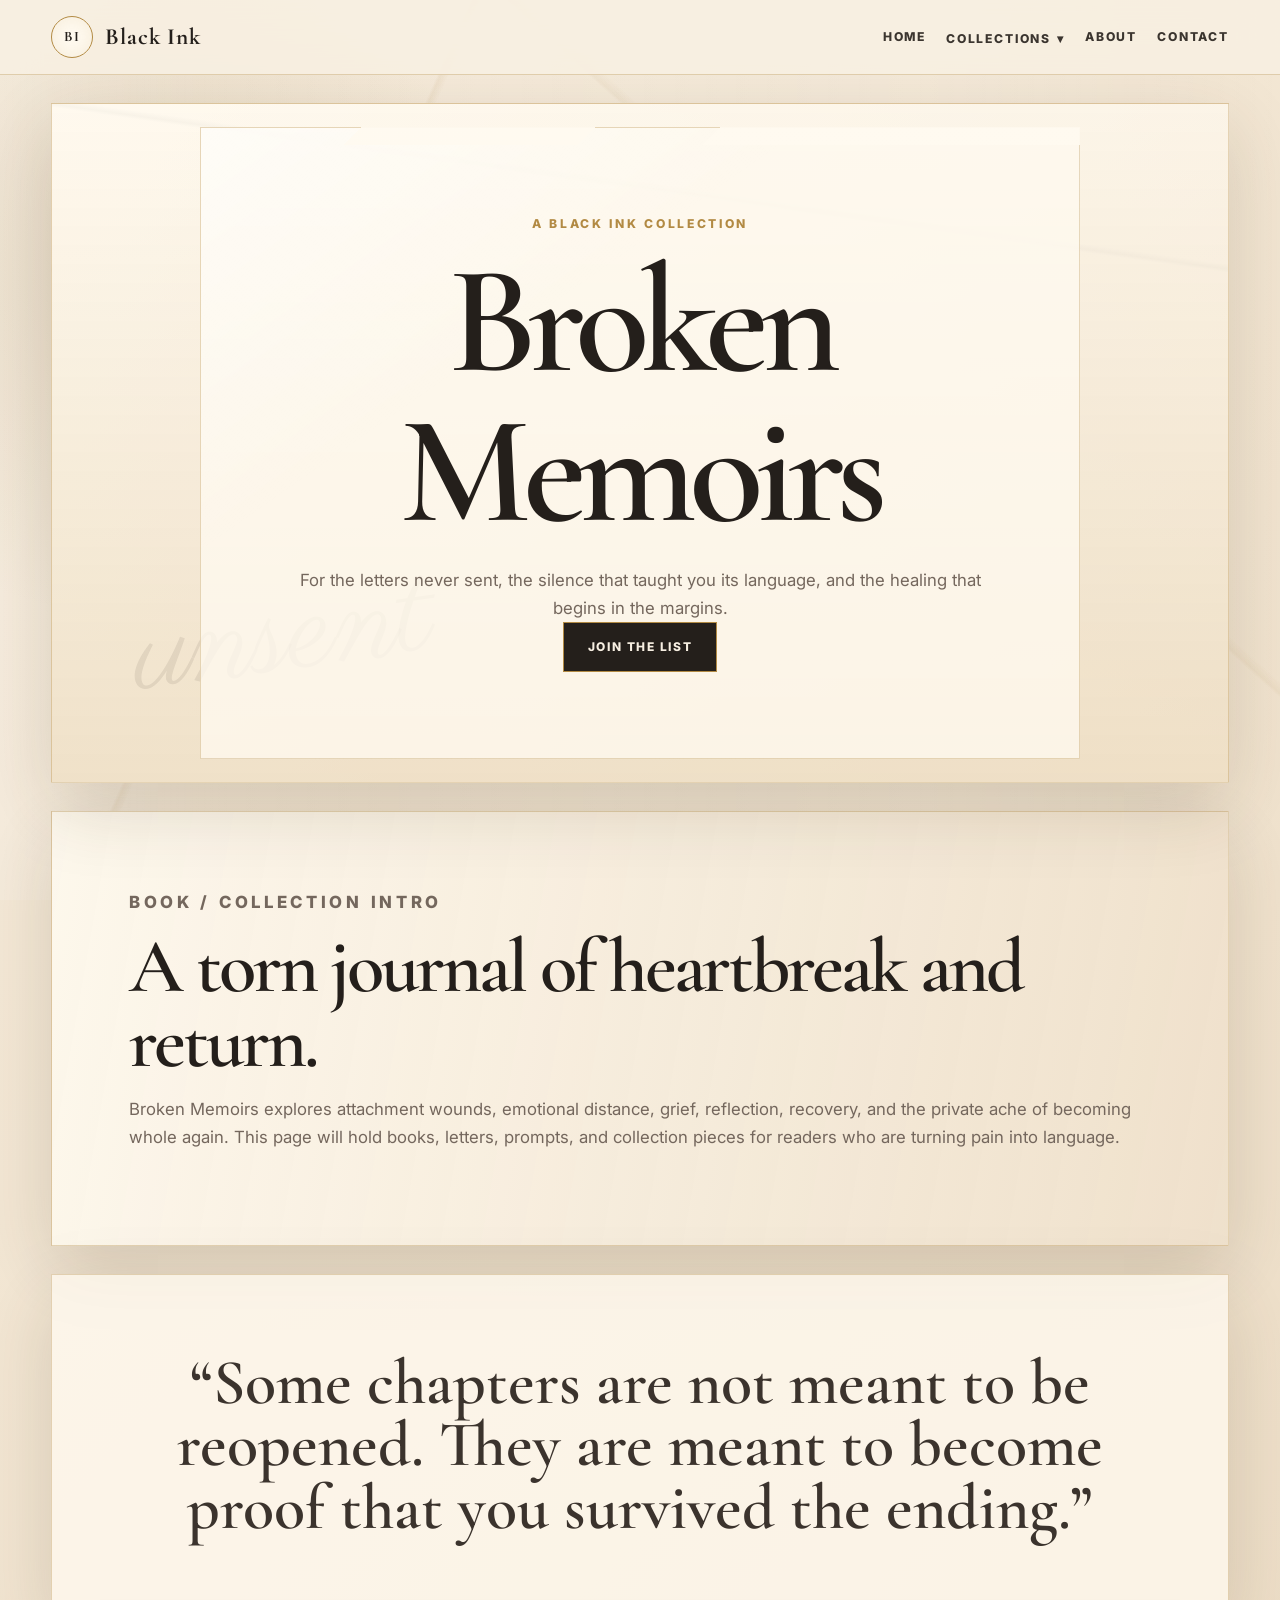
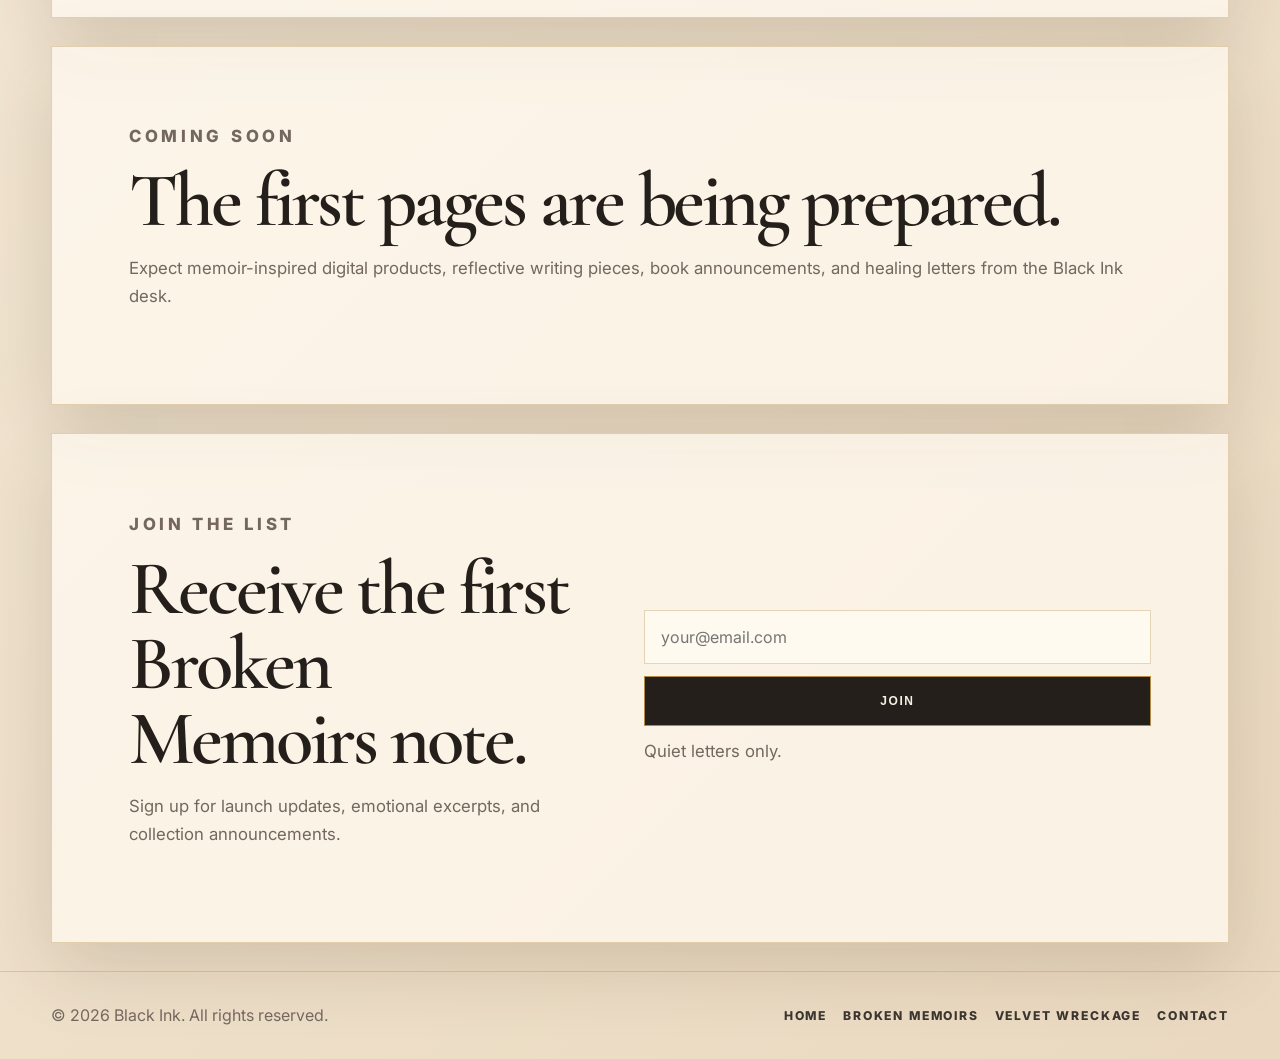
==== commit e57b5de7: "Build clean Black Ink website" ====
--- a/broken-memoirs.html
+++ b/broken-memoirs.html
@@ -3,22 +3,106 @@
 <head>
   <meta charset="UTF-8" />
   <meta name="viewport" content="width=device-width, initial-scale=1.0" />
-  <meta name="description" content="Broken Memoirs is a Black Ink collection for unsent letters, heartbreak, attachment wounds, reflection, healing, and recovery." />
+  <meta
+    name="description"
+    content="Broken Memoirs is a Black Ink collection for unsent letters, heartbreak, attachment wounds, reflection, healing, and recovery."
+  />
   <title>Broken Memoirs | Black Ink Collection</title>
   <link rel="preconnect" href="https://fonts.googleapis.com" />
   <link rel="preconnect" href="https://fonts.gstatic.com" crossorigin />
-  <link href="https://fonts.googleapis.com/css2?family=Cormorant+Garamond:wght@500;600;700&family=Inter:wght@400;500;600;700&family=Parisienne&display=swap" rel="stylesheet" />
+  <link
+    href="https://fonts.googleapis.com/css2?family=Cormorant+Garamond:wght@500;600;700&family=Inter:wght@400;500;600;700&family=Parisienne&display=swap"
+    rel="stylesheet"
+  />
   <link rel="stylesheet" href="styles.css" />
 </head>
 <body class="theme-memoirs">
-  <header class="site-header"><a class="brand-mark" href="index.html"><span class="brand-sigil">BI</span><span>Black Ink</span></a><button class="menu-toggle" type="button" aria-expanded="false" aria-controls="primary-nav">Menu</button><nav class="primary-nav" id="primary-nav"><a href="index.html">Home</a><div class="nav-dropdown"><button class="dropdown-toggle" type="button" aria-expanded="false">Collections</button><div class="dropdown-menu"><a href="broken-memoirs.html">Broken Memoirs</a><a href="velvet-wreckage.html">Velvet Wreckage</a></div></div><a href="index.html#about">About</a><a href="contact.html">Contact</a></nav></header>
+  <header class="site-header" aria-label="Primary navigation">
+    <a class="brand-mark" href="index.html" aria-label="Black Ink home">
+      <span class="brand-sigil">BI</span>
+      <span>Black Ink</span>
+    </a>
+    <button class="menu-toggle" type="button" aria-expanded="false" aria-controls="primary-navigation">
+      <span>Menu</span>
+    </button>
+    <nav class="primary-nav" id="primary-navigation" aria-label="Main navigation">
+      <a href="index.html">Home</a>
+      <div class="nav-dropdown">
+        <button class="dropdown-toggle" type="button" aria-expanded="false">Collections <span aria-hidden="true">▾</span></button>
+        <div class="dropdown-menu" aria-label="Collections submenu">
+          <a href="broken-memoirs.html">Broken Memoirs</a>
+          <a href="velvet-wreckage.html">Velvet Wreckage</a>
+        </div>
+      </div>
+      <a href="index.html#about">About</a>
+      <a href="contact.html">Contact</a>
+    </nav>
+  </header>
+
   <main>
-    <section class="hero torn-hero"><div class="hero-content"><p class="eyebrow">A Black Ink collection</p><h1>Broken Memoirs</h1><p class="hero-copy">For the letters never sent, the silence that taught you its language, and the healing that begins in the margins.</p><a class="button button-primary" href="#join">Join the List</a></div></section>
-    <section class="section journal-section"><p class="eyebrow">Book / collection intro</p><h2>A torn journal of heartbreak and return.</h2><p>Broken Memoirs explores attachment wounds, emotional distance, grief, reflection, recovery, and the private ache of becoming whole again. This page will hold books, letters, prompts, and collection pieces for readers who are turning pain into language.</p></section>
-    <section class="section quote-section"><blockquote>“Some chapters are not meant to be reopened. They are meant to become proof that you survived the ending.”</blockquote></section>
-    <section class="section coming-soon"><p class="eyebrow">Coming soon</p><h2>The first pages are being prepared.</h2><p>Expect memoir-inspired digital products, reflective writing pieces, book announcements, and healing letters from the Black Ink desk.</p></section>
-    <section class="section signup-section" id="join"><div><p class="eyebrow">Join the list</p><h2>Receive the first Broken Memoirs note.</h2><p>Sign up for launch updates, emotional excerpts, and collection announcements.</p></div><form class="signup-form" data-form-message="You are on the Broken Memoirs list."><label class="sr-only" for="memoirs-email">Email address</label><input id="memoirs-email" name="email" type="email" placeholder="your@email.com" required /><button class="button button-primary" type="submit">Join</button><p class="form-note" aria-live="polite">Quiet letters only.</p></form></section>
+    <section class="hero hero-memoirs">
+      <div class="handwritten-note" aria-hidden="true">unsent</div>
+      <div class="hero-content paper-panel torn-panel">
+        <p class="eyebrow">A Black Ink collection</p>
+        <h1>Broken Memoirs</h1>
+        <p class="hero-copy">
+          For the letters never sent, the silence that taught you its language, and the healing that
+          begins in the margins.
+        </p>
+        <a class="button button-primary" href="#join">Join the List</a>
+      </div>
+    </section>
+
+    <section class="section journal-section">
+      <p class="eyebrow">Book / collection intro</p>
+      <h2>A torn journal of heartbreak and return.</h2>
+      <p>
+        Broken Memoirs explores attachment wounds, emotional distance, grief, reflection, recovery,
+        and the private ache of becoming whole again. This page will hold books, letters, prompts,
+        and collection pieces for readers who are turning pain into language.
+      </p>
+    </section>
+
+    <section class="section quote-section" aria-label="Emotional quote">
+      <blockquote>
+        “Some chapters are not meant to be reopened. They are meant to become proof that you survived the ending.”
+      </blockquote>
+    </section>
+
+    <section class="section coming-soon">
+      <p class="eyebrow">Coming soon</p>
+      <h2>The first pages are being prepared.</h2>
+      <p>
+        Expect memoir-inspired digital products, reflective writing pieces, book announcements, and
+        healing letters from the Black Ink desk.
+      </p>
+    </section>
+
+    <section class="section signup-section" id="join">
+      <div>
+        <p class="eyebrow">Join the list</p>
+        <h2>Receive the first Broken Memoirs note.</h2>
+        <p>Sign up for launch updates, emotional excerpts, and collection announcements.</p>
+      </div>
+      <form class="signup-form" data-form-message="You are on the Broken Memoirs list.">
+        <label class="sr-only" for="memoirs-email">Email address</label>
+        <input id="memoirs-email" name="email" type="email" placeholder="your@email.com" required />
+        <button class="button button-primary" type="submit">Join</button>
+        <p class="form-note" aria-live="polite">Quiet letters only.</p>
+      </form>
+    </section>
   </main>
-  <footer class="site-footer"><p>© <span id="year"></span> Black Ink.</p><nav><a href="index.html">Home</a><a href="broken-memoirs.html">Broken Memoirs</a><a href="velvet-wreckage.html">Velvet Wreckage</a><a href="contact.html">Contact</a></nav></footer><script src="script.js"></script>
+
+  <footer class="site-footer">
+    <p>© <span id="year"></span> Black Ink. All rights reserved.</p>
+    <nav aria-label="Footer navigation">
+      <a href="index.html">Home</a>
+      <a href="broken-memoirs.html">Broken Memoirs</a>
+      <a href="velvet-wreckage.html">Velvet Wreckage</a>
+      <a href="contact.html">Contact</a>
+    </nav>
+  </footer>
+
+  <script src="script.js"></script>
 </body>
 </html>
--- a/styles.css
+++ b/styles.css
@@ -1 +1,636 @@
-:root{--ivory:#f7f0e4;--paper:#fffaf0;--ink:#171310;--charcoal:#38332e;--gold:#b8944e;--gold-soft:#dec985;--muted:#766d61;--line:rgba(184,148,78,.35);--shadow:0 24px 70px rgba(63,45,23,.16)}*{box-sizing:border-box}html{scroll-behavior:smooth}body{margin:0;background:var(--ivory);color:var(--ink);font-family:Inter,system-ui,sans-serif;line-height:1.65}body.theme-ink,body.theme-memoirs{background:radial-gradient(circle at 14% 10%,rgba(222,201,133,.25),transparent 26rem),linear-gradient(135deg,#fbf4e7,#f3e8d7)}body:before{content:"";position:fixed;inset:0;pointer-events:none;z-index:-1;background-image:linear-gradient(110deg,transparent 0 30%,rgba(184,148,78,.12) 30.2%,transparent 30.6%),radial-gradient(rgba(23,19,16,.09) .6px,transparent .7px);background-size:auto,22px 22px;opacity:.55}.site-header{position:sticky;top:0;z-index:20;display:flex;align-items:center;justify-content:space-between;gap:20px;padding:16px clamp(18px,4vw,56px);background:rgba(247,240,228,.86);backdrop-filter:blur(18px);border-bottom:1px solid var(--line)}a{color:inherit;text-decoration:none}.brand-mark{display:flex;align-items:center;gap:12px;font-family:"Cormorant Garamond",serif;font-size:1.45rem;font-weight:700}.brand-sigil{display:grid;place-items:center;width:42px;height:42px;border:1px solid var(--gold);border-radius:50%;background:var(--paper);color:var(--ink)}.primary-nav{display:flex;align-items:center;gap:20px}.primary-nav a,.dropdown-toggle,.site-footer a{border:0;background:transparent;color:var(--charcoal);font:700 .76rem Inter,sans-serif;letter-spacing:.15em;text-transform:uppercase;cursor:pointer}.nav-dropdown{position:relative}.dropdown-menu{position:absolute;right:0;top:calc(100% + 12px);min-width:230px;padding:12px;background:var(--paper);border:1px solid var(--line);box-shadow:var(--shadow);display:none}.nav-dropdown.is-open .dropdown-menu,.nav-dropdown:hover .dropdown-menu{display:grid;gap:10px}.menu-toggle{display:none}.hero{min-height:680px;margin:28px clamp(16px,4vw,56px);display:grid;place-items:center;position:relative;overflow:hidden;border:1px solid var(--line);box-shadow:var(--shadow)}.paper-hero,.contact-hero{background:linear-gradient(rgba(255,250,240,.82),rgba(255,250,240,.9)),radial-gradient(circle at 70% 20%,rgba(184,148,78,.25),transparent 18rem)}.script-accent{position:absolute;right:5%;top:18%;font-family:Parisienne,cursive;font-size:clamp(3rem,8vw,8rem);color:rgba(23,19,16,.08);transform:rotate(-8deg)}.hero-content{width:min(880px,calc(100% - 36px));text-align:center;padding:clamp(38px,7vw,86px);background:rgba(255,250,240,.72);border:1px solid rgba(184,148,78,.28)}.eyebrow,.card-kicker{margin:0 0 12px;color:var(--gold);font-size:.76rem;font-weight:800;letter-spacing:.22em;text-transform:uppercase}h1,h2,h3,blockquote{margin:0;font-family:"Cormorant Garamond",Georgia,serif;line-height:.98}h1{font-size:clamp(4.5rem,12vw,10rem);letter-spacing:-.055em}h2{font-size:clamp(2.5rem,6vw,5.2rem);letter-spacing:-.04em}h3{font-size:clamp(2rem,4vw,3rem)}.hero-copy,.section p{color:var(--muted);font-size:1.05rem}.hero-actions{display:flex;justify-content:center;gap:14px;flex-wrap:wrap;margin-top:28px}.button{display:inline-flex;align-items:center;justify-content:center;min-height:48px;padding:0 22px;border:1px solid var(--gold);font-weight:800;letter-spacing:.12em;text-transform:uppercase;font-size:.75rem}.button-primary{background:var(--ink);color:var(--ivory)}.button-secondary{background:transparent;color:var(--ink)}.section{margin:28px clamp(16px,4vw,56px);padding:clamp(32px,6vw,78px);border:1px solid var(--line);background:rgba(255,250,240,.72);box-shadow:var(--shadow)}.centered{text-align:center}.collection-grid{display:grid;grid-template-columns:repeat(2,minmax(0,1fr));gap:22px}.collection-card{padding:32px;border:1px solid var(--line);background:rgba(255,250,240,.75)}.velvet-card,.theme-velvet .collection-card{background:linear-gradient(145deg,#070707,#18181c);color:#f5ead6}.velvet-card p,.theme-velvet .collection-card p{color:#c9bfae}.text-link{color:var(--gold);font-weight:800;border-bottom:1px solid currentColor}.about-section,.signup-section{display:grid;grid-template-columns:1fr 1fr;gap:32px;align-items:center}.signup-form{display:grid;gap:12px}input{width:100%;min-height:52px;border:1px solid var(--line);background:#fffaf0;padding:0 16px;font:inherit}.form-note{margin:0}.sr-only{position:absolute;width:1px;height:1px;overflow:hidden;clip:rect(0,0,0,0)}.site-footer{display:flex;justify-content:space-between;gap:18px;flex-wrap:wrap;padding:30px clamp(18px,4vw,56px);border-top:1px solid var(--line)}.site-footer nav{display:flex;gap:16px;flex-wrap:wrap}.theme-memoirs{--ink:#241f1c;--muted:#6f6258}.torn-hero{background:linear-gradient(rgba(250,241,225,.88),rgba(241,225,204,.9)),linear-gradient(8deg,transparent 80%,rgba(56,51,46,.12) 81%)}.journal-section{background:linear-gradient(100deg,rgba(255,250,240,.9),rgba(239,225,205,.75))}.quote-section blockquote{font-size:clamp(2.3rem,5vw,5rem);color:#3b332d}.theme-velvet{--ink:#f5ead6;--muted:#c9bfae;--line:rgba(200,164,93,.38);background:#050505;color:#f5ead6}.theme-velvet:before{background-image:linear-gradient(118deg,transparent 0 34%,rgba(255,255,255,.05) 34.3%,transparent 34.9%),linear-gradient(42deg,transparent 0 58%,rgba(200,164,93,.12) 58.4%,transparent 59%)}.theme-velvet .site-header{background:rgba(5,5,5,.84)}.theme-velvet .primary-nav a,.theme-velvet .dropdown-toggle,.theme-velvet .site-footer a{color:#d8c9ad}.velvet-hero{background:radial-gradient(circle at 72% 20%,rgba(200,164,93,.2),transparent 18rem),linear-gradient(145deg,#030303,#16161a 52%,#050505)}.theme-velvet .hero-content,.theme-velvet .section,.velvet-panel{background:rgba(10,10,12,.84)}.gold-dust{position:absolute;inset:10%;background:radial-gradient(rgba(222,201,133,.5) 1px,transparent 1.5px);background-size:28px 28px;opacity:.12}@media (max-width:760px){.menu-toggle{display:inline-flex;border:1px solid var(--line);background:var(--paper);padding:10px 14px}.primary-nav{display:none;position:absolute;left:16px;right:16px;top:72px;align-items:stretch;padding:16px;background:var(--paper);border:1px solid var(--line);box-shadow:var(--shadow)}.primary-nav.is-open{display:grid}.dropdown-menu{position:static;box-shadow:none;margin-top:10px}.collection-grid,.about-section,.signup-section{grid-template-columns:1fr}.hero{min-height:560px}h1{font-size:clamp(4rem,18vw,7rem)}}
+:root {
+  --ink: #15110d;
+  --charcoal: #34302b;
+  --muted: #766d61;
+  --ivory: #f7efe2;
+  --paper: #fffaf0;
+  --paper-deep: #efe0c7;
+  --gold: #b28a43;
+  --gold-soft: #dcc37a;
+  --gold-pale: #ead89c;
+  --line: rgba(178, 138, 67, 0.34);
+  --panel: rgba(255, 250, 240, 0.78);
+  --shadow: 0 24px 70px rgba(65, 43, 18, 0.16);
+}
+
+* {
+  box-sizing: border-box;
+}
+
+html {
+  scroll-behavior: smooth;
+}
+
+body {
+  margin: 0;
+  min-height: 100vh;
+  color: var(--ink);
+  background:
+    radial-gradient(circle at 12% 10%, rgba(220, 195, 122, 0.26), transparent 25rem),
+    radial-gradient(circle at 86% 0%, rgba(178, 138, 67, 0.14), transparent 22rem),
+    linear-gradient(135deg, #fbf4e8, var(--ivory) 48%, #efe2cf);
+  font-family: Inter, system-ui, -apple-system, BlinkMacSystemFont, "Segoe UI", sans-serif;
+  line-height: 1.65;
+}
+
+body::before {
+  position: fixed;
+  inset: 0;
+  z-index: -2;
+  pointer-events: none;
+  content: "";
+  background-image:
+    linear-gradient(114deg, transparent 0 28%, rgba(178, 138, 67, 0.12) 28.2%, transparent 28.7%),
+    linear-gradient(42deg, transparent 0 66%, rgba(178, 138, 67, 0.09) 66.2%, transparent 66.8%),
+    radial-gradient(rgba(21, 17, 13, 0.08) 0.6px, transparent 0.7px);
+  background-size: auto, auto, 22px 22px;
+  opacity: 0.72;
+}
+
+body::after {
+  position: fixed;
+  inset: 0;
+  z-index: -1;
+  pointer-events: none;
+  content: "";
+  background: linear-gradient(90deg, rgba(255, 255, 255, 0.24), transparent 18%, rgba(255, 255, 255, 0.16) 72%, transparent);
+  opacity: 0.55;
+}
+
+a {
+  color: inherit;
+  text-decoration: none;
+}
+
+.site-header {
+  position: sticky;
+  top: 0;
+  z-index: 30;
+  display: flex;
+  align-items: center;
+  justify-content: space-between;
+  gap: 24px;
+  padding: 16px clamp(18px, 4vw, 56px);
+  border-bottom: 1px solid var(--line);
+  background: rgba(247, 239, 226, 0.88);
+  backdrop-filter: blur(18px);
+}
+
+.brand-mark,
+.primary-nav,
+.site-footer nav,
+.social-links {
+  display: flex;
+  align-items: center;
+}
+
+.brand-mark {
+  gap: 12px;
+  font-family: "Cormorant Garamond", Georgia, serif;
+  font-size: 1.45rem;
+  font-weight: 700;
+  letter-spacing: 0.04em;
+}
+
+.brand-sigil {
+  display: grid;
+  width: 42px;
+  height: 42px;
+  place-items: center;
+  border: 1px solid var(--gold);
+  border-radius: 999px;
+  background: var(--paper);
+  box-shadow: inset 0 0 18px rgba(178, 138, 67, 0.12);
+  color: var(--ink);
+  font-size: 0.9rem;
+}
+
+.primary-nav {
+  gap: 20px;
+}
+
+.primary-nav a,
+.dropdown-toggle,
+.site-footer a,
+.social-links a {
+  border: 0;
+  background: transparent;
+  color: var(--charcoal);
+  cursor: pointer;
+  font: 800 0.76rem Inter, sans-serif;
+  letter-spacing: 0.15em;
+  text-transform: uppercase;
+  transition: color 180ms ease;
+}
+
+.primary-nav a:hover,
+.dropdown-toggle:hover,
+.site-footer a:hover,
+.social-links a:hover,
+.text-link:hover {
+  color: var(--gold);
+}
+
+.nav-dropdown {
+  position: relative;
+}
+
+.dropdown-toggle {
+  display: inline-flex;
+  align-items: center;
+  gap: 6px;
+  padding: 0;
+}
+
+.dropdown-menu {
+  position: absolute;
+  top: calc(100% + 14px);
+  right: 0;
+  display: none;
+  min-width: 235px;
+  padding: 14px;
+  border: 1px solid var(--line);
+  background: rgba(255, 250, 240, 0.98);
+  box-shadow: var(--shadow);
+}
+
+.nav-dropdown.is-open .dropdown-menu,
+.nav-dropdown:hover .dropdown-menu,
+.nav-dropdown:focus-within .dropdown-menu {
+  display: grid;
+  gap: 10px;
+}
+
+.menu-toggle {
+  display: none;
+  border: 1px solid var(--line);
+  background: var(--paper);
+  color: var(--ink);
+  cursor: pointer;
+  font: 800 0.76rem Inter, sans-serif;
+  letter-spacing: 0.14em;
+  padding: 10px 14px;
+  text-transform: uppercase;
+}
+
+.hero,
+.section {
+  margin: 28px clamp(16px, 4vw, 56px);
+  border: 1px solid var(--line);
+  box-shadow: var(--shadow);
+}
+
+.hero {
+  position: relative;
+  display: grid;
+  min-height: 680px;
+  place-items: center;
+  overflow: hidden;
+}
+
+.hero-ink,
+.contact-hero {
+  background:
+    linear-gradient(rgba(255, 250, 240, 0.78), rgba(255, 250, 240, 0.9)),
+    radial-gradient(circle at 76% 18%, rgba(220, 195, 122, 0.32), transparent 19rem),
+    linear-gradient(135deg, #fffaf0, #efe1cb);
+}
+
+.ink-stroke {
+  position: absolute;
+  width: 360px;
+  height: 72px;
+  border-radius: 50%;
+  background: rgba(21, 17, 13, 0.08);
+  filter: blur(1px);
+  transform: rotate(-12deg);
+}
+
+.ink-stroke-one {
+  right: 7%;
+  bottom: 18%;
+}
+
+.script-watermark,
+.handwritten-note {
+  position: absolute;
+  color: rgba(21, 17, 13, 0.08);
+  font-family: Parisienne, cursive;
+  font-size: clamp(4rem, 10vw, 10rem);
+  line-height: 1;
+  pointer-events: none;
+  transform: rotate(-8deg);
+}
+
+.script-watermark {
+  right: 5%;
+  top: 15%;
+}
+
+.handwritten-note {
+  left: 7%;
+  bottom: 12%;
+}
+
+.paper-panel,
+.collection-card,
+.contact-card {
+  position: relative;
+  border: 1px solid rgba(178, 138, 67, 0.32);
+  background:
+    linear-gradient(145deg, rgba(255, 255, 255, 0.5), transparent 34%),
+    var(--panel);
+}
+
+.hero-content {
+  z-index: 2;
+  width: min(880px, calc(100% - 36px));
+  padding: clamp(38px, 7vw, 86px);
+  text-align: center;
+}
+
+.eyebrow,
+.card-kicker {
+  margin: 0 0 12px;
+  color: var(--gold);
+  font-size: 0.76rem;
+  font-weight: 800;
+  letter-spacing: 0.22em;
+  text-transform: uppercase;
+}
+
+h1,
+h2,
+h3,
+blockquote {
+  margin: 0;
+  font-family: "Cormorant Garamond", Georgia, serif;
+  font-weight: 600;
+  line-height: 0.98;
+}
+
+h1 {
+  font-size: clamp(4.6rem, 12vw, 10.5rem);
+  letter-spacing: -0.055em;
+}
+
+h2 {
+  font-size: clamp(2.5rem, 6vw, 5.4rem);
+  letter-spacing: -0.04em;
+}
+
+h3 {
+  font-size: clamp(2rem, 4vw, 3rem);
+}
+
+.hero-copy,
+.section p,
+.collection-card p {
+  color: var(--muted);
+  font-size: 1.05rem;
+}
+
+.hero-copy {
+  width: min(690px, 100%);
+  margin: 20px auto 0;
+}
+
+.hero-actions {
+  display: flex;
+  flex-wrap: wrap;
+  justify-content: center;
+  gap: 14px;
+  margin-top: 30px;
+}
+
+.button {
+  display: inline-flex;
+  align-items: center;
+  justify-content: center;
+  min-height: 50px;
+  padding: 0 24px;
+  border: 1px solid var(--gold);
+  font-size: 0.75rem;
+  font-weight: 800;
+  letter-spacing: 0.13em;
+  text-transform: uppercase;
+}
+
+.button-primary {
+  background: var(--ink);
+  color: var(--ivory);
+}
+
+.button-secondary {
+  background: rgba(255, 250, 240, 0.7);
+  color: var(--ink);
+}
+
+.section {
+  padding: clamp(34px, 6vw, 80px);
+  background: rgba(255, 250, 240, 0.74);
+}
+
+.centered {
+  text-align: center;
+}
+
+.wide-copy {
+  width: min(880px, 100%);
+  margin: 22px auto 0;
+  text-align: center;
+}
+
+.collection-grid,
+.velvet-feature-grid {
+  display: grid;
+  grid-template-columns: repeat(2, minmax(0, 1fr));
+  gap: 22px;
+  margin-top: 28px;
+}
+
+.collection-card {
+  min-height: 320px;
+  padding: clamp(28px, 4vw, 44px);
+}
+
+.memoir-preview {
+  background:
+    linear-gradient(100deg, rgba(255, 250, 240, 0.92), rgba(238, 223, 203, 0.82)),
+    var(--paper);
+}
+
+.velvet-preview,
+.velvet-card {
+  background:
+    radial-gradient(circle at top right, rgba(220, 195, 122, 0.16), transparent 14rem),
+    linear-gradient(145deg, #080808, #17171b 58%, #050505);
+  color: #f6ecd9;
+}
+
+.velvet-preview p,
+.velvet-card p {
+  color: #cfc3ad;
+}
+
+.text-link {
+  display: inline-flex;
+  margin-top: 12px;
+  border-bottom: 1px solid currentColor;
+  color: var(--gold);
+  font-weight: 800;
+}
+
+.about-section,
+.signup-section {
+  display: grid;
+  grid-template-columns: 0.95fr 1.05fr;
+  gap: clamp(24px, 5vw, 56px);
+  align-items: center;
+}
+
+.about-copy p:first-child {
+  margin-top: 0;
+}
+
+.signup-form {
+  display: grid;
+  gap: 12px;
+}
+
+input {
+  width: 100%;
+  min-height: 54px;
+  border: 1px solid var(--line);
+  background: var(--paper);
+  color: var(--ink);
+  font: inherit;
+  padding: 0 16px;
+}
+
+.form-note {
+  margin: 0;
+}
+
+.sr-only {
+  position: absolute;
+  width: 1px;
+  height: 1px;
+  padding: 0;
+  margin: -1px;
+  overflow: hidden;
+  clip: rect(0, 0, 0, 0);
+  white-space: nowrap;
+  border: 0;
+}
+
+.site-footer {
+  display: flex;
+  flex-wrap: wrap;
+  justify-content: space-between;
+  gap: 18px;
+  padding: 30px clamp(18px, 4vw, 56px);
+  border-top: 1px solid var(--line);
+}
+
+.site-footer p {
+  margin: 0;
+  color: var(--muted);
+}
+
+.site-footer nav,
+.social-links {
+  gap: 16px;
+  flex-wrap: wrap;
+}
+
+.theme-memoirs {
+  --ink: #241f1b;
+  --charcoal: #3b352f;
+  --muted: #74675d;
+  background:
+    radial-gradient(circle at 10% 10%, rgba(154, 126, 79, 0.18), transparent 22rem),
+    linear-gradient(135deg, #f7eddd, #ead9c0);
+}
+
+.hero-memoirs {
+  background:
+    linear-gradient(rgba(255, 250, 240, 0.76), rgba(239, 224, 199, 0.9)),
+    linear-gradient(8deg, transparent 0 80%, rgba(52, 48, 43, 0.12) 80.4%, transparent 81%),
+    linear-gradient(135deg, #fff8ec, #e8d5ba);
+}
+
+.torn-panel::before {
+  position: absolute;
+  inset: -1px -1px auto -1px;
+  height: 18px;
+  content: "";
+  background: linear-gradient(135deg, transparent 0 18%, rgba(255, 250, 240, 0.95) 18% 44%, transparent 44% 58%, rgba(255, 250, 240, 0.95) 58% 100%);
+}
+
+.journal-section {
+  background:
+    linear-gradient(100deg, rgba(255, 250, 240, 0.9), rgba(239, 225, 205, 0.78)),
+    var(--paper-deep);
+}
+
+.quote-section blockquote {
+  color: #3b332d;
+  font-size: clamp(2.4rem, 5vw, 5rem);
+  text-align: center;
+}
+
+.theme-velvet {
+  --ink: #f6ecd9;
+  --charcoal: #d6c8ae;
+  --muted: #c8baa2;
+  --ivory: #f6ecd9;
+  --paper: #111114;
+  --line: rgba(200, 164, 93, 0.4);
+  --panel: rgba(12, 12, 14, 0.88);
+  --shadow: 0 28px 90px rgba(0, 0, 0, 0.58);
+  background:
+    radial-gradient(circle at 76% 18%, rgba(200, 164, 93, 0.14), transparent 20rem),
+    linear-gradient(135deg, #030303, #111114 48%, #050505);
+  color: #f6ecd9;
+}
+
+.theme-velvet::before {
+  background-image:
+    linear-gradient(118deg, transparent 0 34%, rgba(255, 255, 255, 0.05) 34.3%, transparent 35%),
+    linear-gradient(42deg, transparent 0 58%, rgba(200, 164, 93, 0.12) 58.4%, transparent 59%),
+    radial-gradient(rgba(227, 201, 135, 0.16) 0.6px, transparent 0.7px);
+  background-size: auto, auto, 46px 46px;
+}
+
+.theme-velvet .site-header {
+  background: rgba(5, 5, 5, 0.86);
+}
+
+.theme-velvet .dropdown-menu {
+  background: #111114;
+}
+
+.theme-velvet .brand-sigil,
+.theme-velvet .menu-toggle,
+.theme-velvet input {
+  background: #111114;
+  color: #f6ecd9;
+}
+
+.hero-velvet {
+  background:
+    radial-gradient(circle at 70% 22%, rgba(200, 164, 93, 0.18), transparent 18rem),
+    linear-gradient(145deg, #030303, #151519 52%, #050505);
+}
+
+.velvet-panel,
+.theme-velvet .section {
+  border: 1px solid var(--line);
+  background:
+    linear-gradient(145deg, rgba(255, 255, 255, 0.045), transparent 28%),
+    var(--panel);
+}
+
+.gold-dust {
+  position: absolute;
+  width: 220px;
+  height: 220px;
+  border-radius: 999px;
+  background: radial-gradient(circle, rgba(227, 201, 135, 0.32) 0 1px, transparent 1.4px);
+  background-size: 18px 18px;
+  opacity: 0.2;
+}
+
+.gold-dust-one {
+  top: 74px;
+  right: 72px;
+}
+
+.gold-dust-two {
+  bottom: 80px;
+  left: 64px;
+  transform: rotate(22deg);
+}
+
+.contact-card {
+  text-align: center;
+}
+
+.contact-card .social-links {
+  justify-content: center;
+  margin-top: 18px;
+}
+
+@media (max-width: 820px) {
+  .site-header {
+    align-items: center;
+  }
+
+  .menu-toggle {
+    display: inline-flex;
+  }
+
+  .primary-nav {
+    position: absolute;
+    top: calc(100% + 10px);
+    left: 16px;
+    right: 16px;
+    display: none;
+    align-items: stretch;
+    padding: 16px;
+    border: 1px solid var(--line);
+    background: var(--paper);
+    box-shadow: var(--shadow);
+  }
+
+  .primary-nav.is-open {
+    display: grid;
+    gap: 14px;
+  }
+
+  .dropdown-menu {
+    position: static;
+    margin-top: 10px;
+    box-shadow: none;
+  }
+
+  .nav-dropdown.is-open .dropdown-menu {
+    display: grid;
+  }
+
+  .collection-grid,
+  .velvet-feature-grid,
+  .about-section,
+  .signup-section {
+    grid-template-columns: 1fr;
+  }
+
+  .hero {
+    min-height: 560px;
+  }
+
+  h1 {
+    font-size: clamp(4rem, 18vw, 7rem);
+  }
+}
+
+@media (max-width: 520px) {
+  .site-header {
+    padding-inline: 14px;
+  }
+
+  .hero,
+  .section {
+    margin-inline: 12px;
+  }
+
+  .hero-content,
+  .section {
+    padding: 28px;
+  }
+
+  .button {
+    width: 100%;
+  }
+}
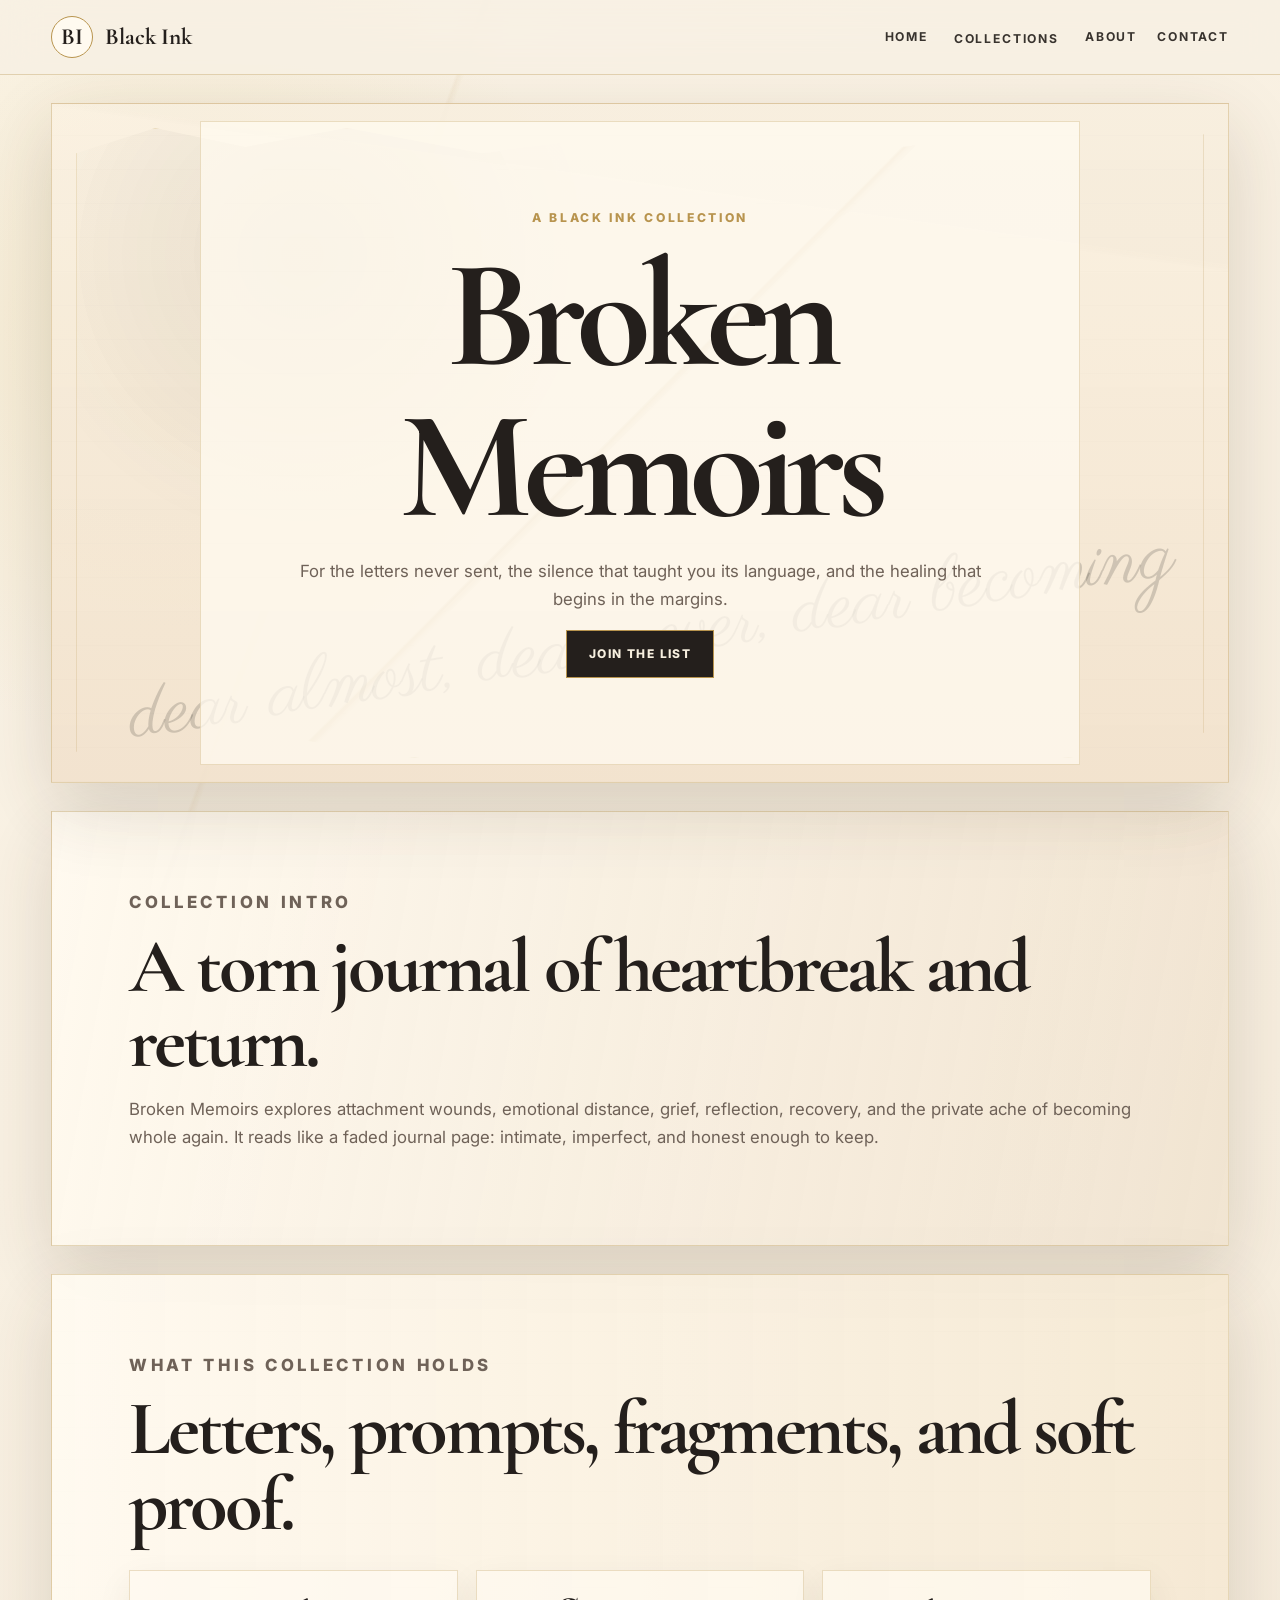
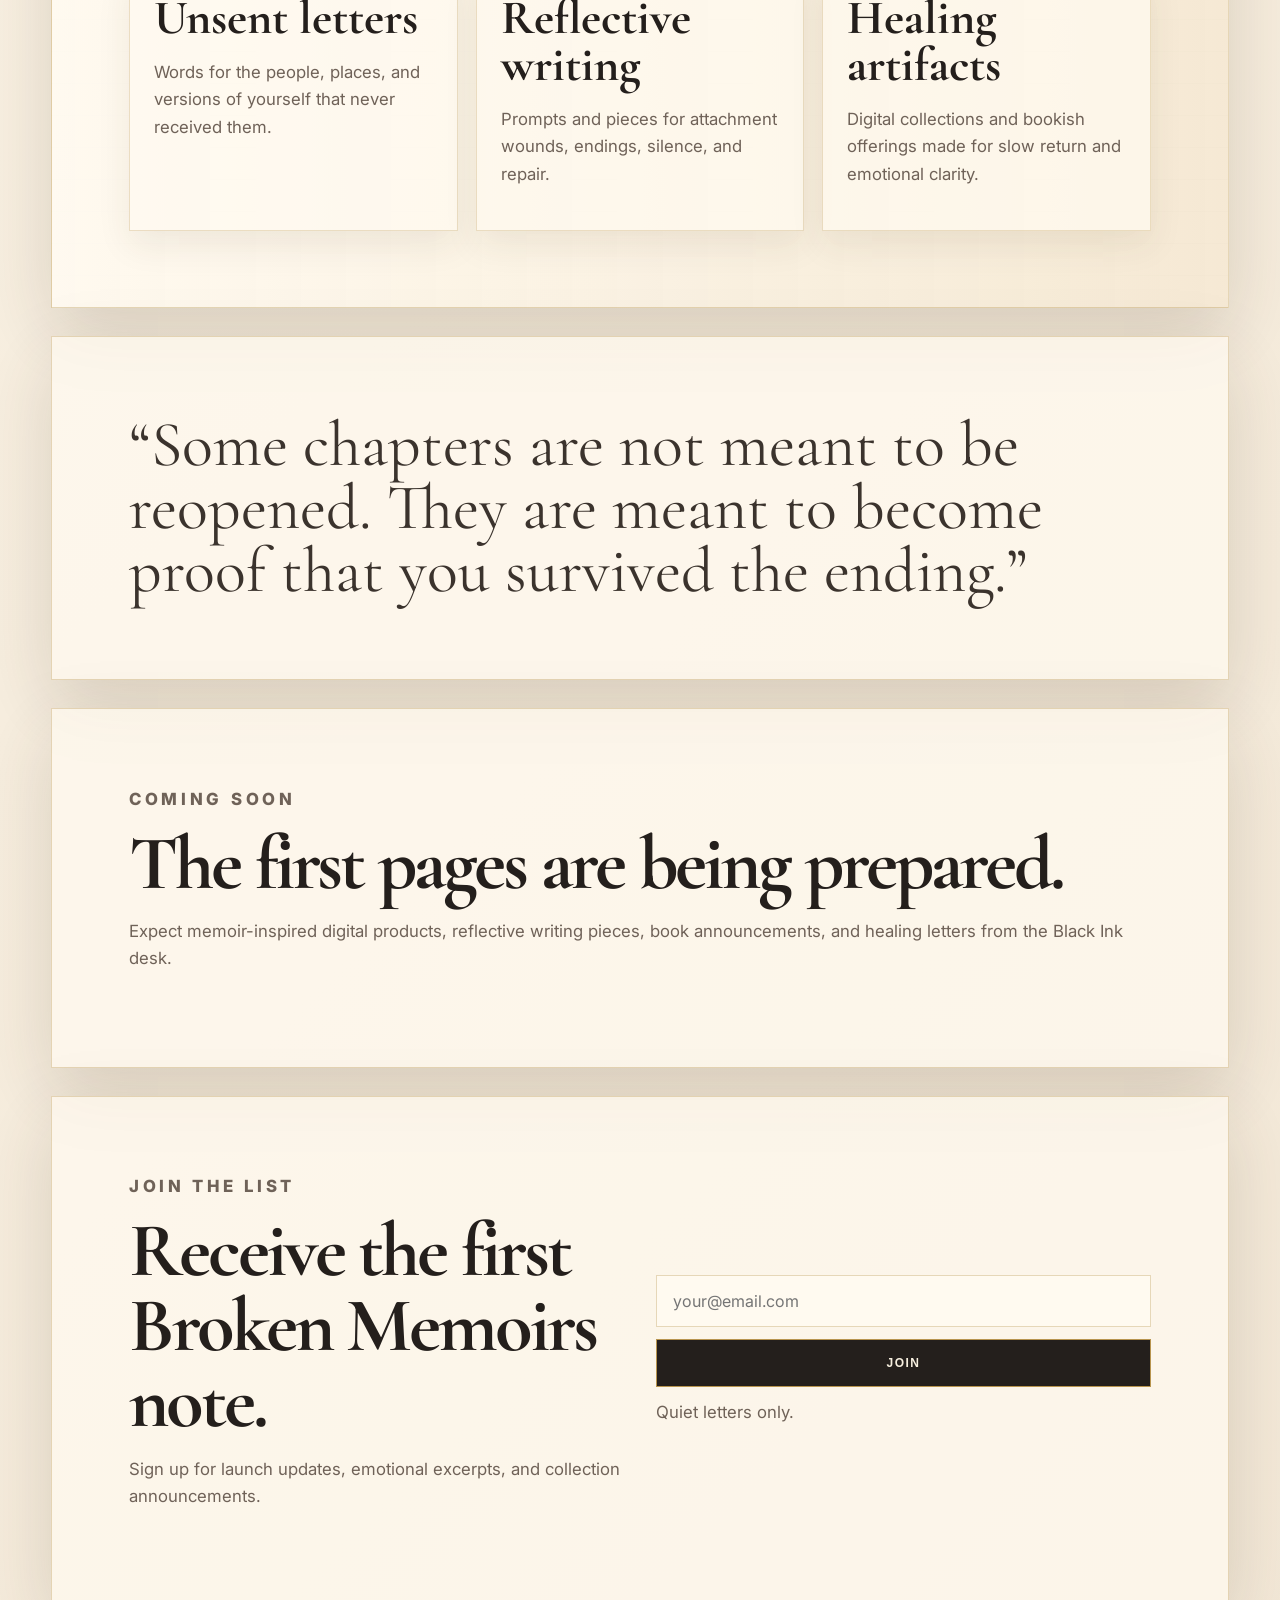
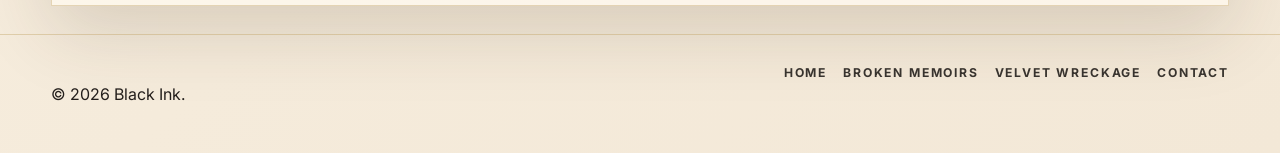
==== commit 8dccc323: "Polish Black Ink site experience" ====
--- a/broken-memoirs.html
+++ b/broken-memoirs.html
@@ -3,106 +3,23 @@
 <head>
   <meta charset="UTF-8" />
   <meta name="viewport" content="width=device-width, initial-scale=1.0" />
-  <meta
-    name="description"
-    content="Broken Memoirs is a Black Ink collection for unsent letters, heartbreak, attachment wounds, reflection, healing, and recovery."
-  />
+  <meta name="description" content="Broken Memoirs is a Black Ink collection for unsent letters, heartbreak, attachment wounds, reflection, healing, and recovery." />
   <title>Broken Memoirs | Black Ink Collection</title>
   <link rel="preconnect" href="https://fonts.googleapis.com" />
   <link rel="preconnect" href="https://fonts.gstatic.com" crossorigin />
-  <link
-    href="https://fonts.googleapis.com/css2?family=Cormorant+Garamond:wght@500;600;700&family=Inter:wght@400;500;600;700&family=Parisienne&display=swap"
-    rel="stylesheet"
-  />
+  <link href="https://fonts.googleapis.com/css2?family=Cormorant+Garamond:wght@500;600;700&family=Inter:wght@400;500;600;700&family=Parisienne&display=swap" rel="stylesheet" />
   <link rel="stylesheet" href="styles.css" />
 </head>
 <body class="theme-memoirs">
-  <header class="site-header" aria-label="Primary navigation">
-    <a class="brand-mark" href="index.html" aria-label="Black Ink home">
-      <span class="brand-sigil">BI</span>
-      <span>Black Ink</span>
-    </a>
-    <button class="menu-toggle" type="button" aria-expanded="false" aria-controls="primary-navigation">
-      <span>Menu</span>
-    </button>
-    <nav class="primary-nav" id="primary-navigation" aria-label="Main navigation">
-      <a href="index.html">Home</a>
-      <div class="nav-dropdown">
-        <button class="dropdown-toggle" type="button" aria-expanded="false">Collections <span aria-hidden="true">▾</span></button>
-        <div class="dropdown-menu" aria-label="Collections submenu">
-          <a href="broken-memoirs.html">Broken Memoirs</a>
-          <a href="velvet-wreckage.html">Velvet Wreckage</a>
-        </div>
-      </div>
-      <a href="index.html#about">About</a>
-      <a href="contact.html">Contact</a>
-    </nav>
-  </header>
-
+  <header class="site-header"><a class="brand-mark" href="index.html"><span class="brand-sigil">BI</span><span>Black Ink</span></a><button class="menu-toggle" type="button" aria-expanded="false" aria-controls="primary-nav">Menu</button><nav class="primary-nav" id="primary-nav"><a href="index.html">Home</a><div class="nav-dropdown"><button class="dropdown-toggle" type="button" aria-expanded="false">Collections</button><div class="dropdown-menu"><a href="broken-memoirs.html">Broken Memoirs</a><a href="velvet-wreckage.html">Velvet Wreckage</a></div></div><a href="index.html#about">About</a><a href="contact.html">Contact</a></nav></header>
   <main>
-    <section class="hero hero-memoirs">
-      <div class="handwritten-note" aria-hidden="true">unsent</div>
-      <div class="hero-content paper-panel torn-panel">
-        <p class="eyebrow">A Black Ink collection</p>
-        <h1>Broken Memoirs</h1>
-        <p class="hero-copy">
-          For the letters never sent, the silence that taught you its language, and the healing that
-          begins in the margins.
-        </p>
-        <a class="button button-primary" href="#join">Join the List</a>
-      </div>
-    </section>
-
-    <section class="section journal-section">
-      <p class="eyebrow">Book / collection intro</p>
-      <h2>A torn journal of heartbreak and return.</h2>
-      <p>
-        Broken Memoirs explores attachment wounds, emotional distance, grief, reflection, recovery,
-        and the private ache of becoming whole again. This page will hold books, letters, prompts,
-        and collection pieces for readers who are turning pain into language.
-      </p>
-    </section>
-
-    <section class="section quote-section" aria-label="Emotional quote">
-      <blockquote>
-        “Some chapters are not meant to be reopened. They are meant to become proof that you survived the ending.”
-      </blockquote>
-    </section>
-
-    <section class="section coming-soon">
-      <p class="eyebrow">Coming soon</p>
-      <h2>The first pages are being prepared.</h2>
-      <p>
-        Expect memoir-inspired digital products, reflective writing pieces, book announcements, and
-        healing letters from the Black Ink desk.
-      </p>
-    </section>
-
-    <section class="section signup-section" id="join">
-      <div>
-        <p class="eyebrow">Join the list</p>
-        <h2>Receive the first Broken Memoirs note.</h2>
-        <p>Sign up for launch updates, emotional excerpts, and collection announcements.</p>
-      </div>
-      <form class="signup-form" data-form-message="You are on the Broken Memoirs list.">
-        <label class="sr-only" for="memoirs-email">Email address</label>
-        <input id="memoirs-email" name="email" type="email" placeholder="your@email.com" required />
-        <button class="button button-primary" type="submit">Join</button>
-        <p class="form-note" aria-live="polite">Quiet letters only.</p>
-      </form>
-    </section>
+    <section class="hero torn-hero"><div class="handwritten-note" aria-hidden="true">dear almost, dear never, dear becoming</div><div class="hero-content"><p class="eyebrow">A Black Ink collection</p><h1>Broken Memoirs</h1><p class="hero-copy">For the letters never sent, the silence that taught you its language, and the healing that begins in the margins.</p><a class="button button-primary" href="#join">Join the List</a></div></section>
+    <section class="section journal-section"><p class="eyebrow">Collection intro</p><h2>A torn journal of heartbreak and return.</h2><p>Broken Memoirs explores attachment wounds, emotional distance, grief, reflection, recovery, and the private ache of becoming whole again. It reads like a faded journal page: intimate, imperfect, and honest enough to keep.</p></section>
+    <section class="section holds-section"><p class="eyebrow">What this collection holds</p><h2>Letters, prompts, fragments, and soft proof.</h2><div class="memoir-list"><article><h3>Unsent letters</h3><p>Words for the people, places, and versions of yourself that never received them.</p></article><article><h3>Reflective writing</h3><p>Prompts and pieces for attachment wounds, endings, silence, and repair.</p></article><article><h3>Healing artifacts</h3><p>Digital collections and bookish offerings made for slow return and emotional clarity.</p></article></div></section>
+    <section class="section quote-section"><blockquote>“Some chapters are not meant to be reopened. They are meant to become proof that you survived the ending.”</blockquote></section>
+    <section class="section coming-soon"><p class="eyebrow">Coming soon</p><h2>The first pages are being prepared.</h2><p>Expect memoir-inspired digital products, reflective writing pieces, book announcements, and healing letters from the Black Ink desk.</p></section>
+    <section class="section signup-section" id="join"><div><p class="eyebrow">Join the list</p><h2>Receive the first Broken Memoirs note.</h2><p>Sign up for launch updates, emotional excerpts, and collection announcements.</p></div><form class="signup-form" data-form-message="You are on the Broken Memoirs list."><label class="sr-only" for="memoirs-email">Email address</label><input id="memoirs-email" name="email" type="email" placeholder="your@email.com" required /><button class="button button-primary" type="submit">Join</button><p class="form-note" aria-live="polite">Quiet letters only.</p></form></section>
   </main>
-
-  <footer class="site-footer">
-    <p>© <span id="year"></span> Black Ink. All rights reserved.</p>
-    <nav aria-label="Footer navigation">
-      <a href="index.html">Home</a>
-      <a href="broken-memoirs.html">Broken Memoirs</a>
-      <a href="velvet-wreckage.html">Velvet Wreckage</a>
-      <a href="contact.html">Contact</a>
-    </nav>
-  </footer>
-
-  <script src="script.js"></script>
+  <footer class="site-footer"><p>© <span id="year"></span> Black Ink.</p><nav><a href="index.html">Home</a><a href="broken-memoirs.html">Broken Memoirs</a><a href="velvet-wreckage.html">Velvet Wreckage</a><a href="contact.html">Contact</a></nav></footer><script src="script.js"></script>
 </body>
 </html>
--- a/styles.css
+++ b/styles.css
@@ -1,252 +1,181 @@
 :root {
-  --ink: #15110d;
-  --charcoal: #34302b;
+  --ivory: #f7efdf;
+  --warm-ivory: #fff9ee;
+  --paper: #fffaf0;
+  --ink: #171310;
+  --charcoal: #38332e;
+  --gold: #b8944e;
+  --gold-soft: #dec985;
   --muted: #766d61;
-  --ivory: #f7efe2;
-  --paper: #fffaf0;
-  --paper-deep: #efe0c7;
-  --gold: #b28a43;
-  --gold-soft: #dcc37a;
-  --gold-pale: #ead89c;
-  --line: rgba(178, 138, 67, 0.34);
-  --panel: rgba(255, 250, 240, 0.78);
-  --shadow: 0 24px 70px rgba(65, 43, 18, 0.16);
-}
-
-* {
-  box-sizing: border-box;
-}
-
-html {
-  scroll-behavior: smooth;
-}
+  --line: rgba(184, 148, 78, 0.35);
+  --shadow: 0 24px 70px rgba(63, 45, 23, 0.16);
+}
+
+* { box-sizing: border-box; }
+
+html { scroll-behavior: smooth; }
 
 body {
   margin: 0;
-  min-height: 100vh;
+  background: var(--ivory);
   color: var(--ink);
-  background:
-    radial-gradient(circle at 12% 10%, rgba(220, 195, 122, 0.26), transparent 25rem),
-    radial-gradient(circle at 86% 0%, rgba(178, 138, 67, 0.14), transparent 22rem),
-    linear-gradient(135deg, #fbf4e8, var(--ivory) 48%, #efe2cf);
-  font-family: Inter, system-ui, -apple-system, BlinkMacSystemFont, "Segoe UI", sans-serif;
+  font-family: Inter, system-ui, sans-serif;
   line-height: 1.65;
 }
 
+body.theme-ink,
+body.theme-memoirs {
+  background:
+    radial-gradient(circle at 14% 10%, rgba(222, 201, 133, 0.25), transparent 26rem),
+    linear-gradient(135deg, #fbf4e7, #f3e8d7);
+}
+
 body::before {
+  content: "";
   position: fixed;
   inset: 0;
-  z-index: -2;
   pointer-events: none;
-  content: "";
+  z-index: -1;
   background-image:
-    linear-gradient(114deg, transparent 0 28%, rgba(178, 138, 67, 0.12) 28.2%, transparent 28.7%),
-    linear-gradient(42deg, transparent 0 66%, rgba(178, 138, 67, 0.09) 66.2%, transparent 66.8%),
-    radial-gradient(rgba(21, 17, 13, 0.08) 0.6px, transparent 0.7px);
-  background-size: auto, auto, 22px 22px;
-  opacity: 0.72;
-}
-
-body::after {
-  position: fixed;
-  inset: 0;
-  z-index: -1;
-  pointer-events: none;
-  content: "";
-  background: linear-gradient(90deg, rgba(255, 255, 255, 0.24), transparent 18%, rgba(255, 255, 255, 0.16) 72%, transparent);
+    linear-gradient(110deg, transparent 0 30%, rgba(184, 148, 78, 0.12) 30.2%, transparent 30.6%),
+    radial-gradient(rgba(23, 19, 16, 0.09) 0.6px, transparent 0.7px);
+  background-size: auto, 22px 22px;
   opacity: 0.55;
 }
 
-a {
-  color: inherit;
-  text-decoration: none;
-}
+a { color: inherit; text-decoration: none; }
 
 .site-header {
   position: sticky;
   top: 0;
-  z-index: 30;
+  z-index: 20;
   display: flex;
   align-items: center;
   justify-content: space-between;
-  gap: 24px;
+  gap: 20px;
   padding: 16px clamp(18px, 4vw, 56px);
+  background: rgba(247, 240, 228, 0.86);
+  backdrop-filter: blur(18px);
   border-bottom: 1px solid var(--line);
-  background: rgba(247, 239, 226, 0.88);
-  backdrop-filter: blur(18px);
-}
-
-.brand-mark,
-.primary-nav,
-.site-footer nav,
-.social-links {
+}
+
+.brand-mark {
   display: flex;
   align-items: center;
-}
-
-.brand-mark {
   gap: 12px;
-  font-family: "Cormorant Garamond", Georgia, serif;
+  font-family: "Cormorant Garamond", serif;
   font-size: 1.45rem;
   font-weight: 700;
-  letter-spacing: 0.04em;
 }
 
 .brand-sigil {
   display: grid;
+  place-items: center;
   width: 42px;
   height: 42px;
-  place-items: center;
   border: 1px solid var(--gold);
-  border-radius: 999px;
+  border-radius: 50%;
   background: var(--paper);
-  box-shadow: inset 0 0 18px rgba(178, 138, 67, 0.12);
   color: var(--ink);
-  font-size: 0.9rem;
-}
-
-.primary-nav {
-  gap: 20px;
-}
+}
+
+.primary-nav { display: flex; align-items: center; gap: 20px; }
 
 .primary-nav a,
 .dropdown-toggle,
-.site-footer a,
-.social-links a {
+.site-footer a {
   border: 0;
   background: transparent;
   color: var(--charcoal);
-  cursor: pointer;
-  font: 800 0.76rem Inter, sans-serif;
+  font: 700 0.76rem Inter, sans-serif;
   letter-spacing: 0.15em;
   text-transform: uppercase;
-  transition: color 180ms ease;
-}
-
-.primary-nav a:hover,
-.dropdown-toggle:hover,
-.site-footer a:hover,
-.social-links a:hover,
-.text-link:hover {
-  color: var(--gold);
-}
-
-.nav-dropdown {
-  position: relative;
-}
-
-.dropdown-toggle {
-  display: inline-flex;
-  align-items: center;
-  gap: 6px;
-  padding: 0;
-}
+  cursor: pointer;
+}
+
+.nav-dropdown { position: relative; }
 
 .dropdown-menu {
   position: absolute;
-  top: calc(100% + 14px);
   right: 0;
-  display: none;
-  min-width: 235px;
-  padding: 14px;
-  border: 1px solid var(--line);
-  background: rgba(255, 250, 240, 0.98);
-  box-shadow: var(--shadow);
-}
-
-.nav-dropdown.is-open .dropdown-menu,
-.nav-dropdown:hover .dropdown-menu,
-.nav-dropdown:focus-within .dropdown-menu {
-  display: grid;
-  gap: 10px;
-}
-
-.menu-toggle {
-  display: none;
-  border: 1px solid var(--line);
+  top: calc(100% + 12px);
+  min-width: 230px;
+  padding: 12px;
   background: var(--paper);
-  color: var(--ink);
-  cursor: pointer;
-  font: 800 0.76rem Inter, sans-serif;
-  letter-spacing: 0.14em;
-  padding: 10px 14px;
-  text-transform: uppercase;
-}
-
-.hero,
-.section {
-  margin: 28px clamp(16px, 4vw, 56px);
   border: 1px solid var(--line);
   box-shadow: var(--shadow);
-}
+  display: none;
+}
+
+.nav-dropdown.is-open .dropdown-menu,
+.nav-dropdown:hover .dropdown-menu { display: grid; gap: 10px; }
+
+.menu-toggle { display: none; }
 
 .hero {
+  min-height: 680px;
+  margin: 28px clamp(16px, 4vw, 56px);
+  display: grid;
+  place-items: center;
   position: relative;
-  display: grid;
-  min-height: 680px;
-  place-items: center;
   overflow: hidden;
-}
-
-.hero-ink,
+  border: 1px solid var(--line);
+  box-shadow: var(--shadow);
+}
+
+.paper-hero,
 .contact-hero {
   background:
-    linear-gradient(rgba(255, 250, 240, 0.78), rgba(255, 250, 240, 0.9)),
-    radial-gradient(circle at 76% 18%, rgba(220, 195, 122, 0.32), transparent 19rem),
-    linear-gradient(135deg, #fffaf0, #efe1cb);
-}
-
-.ink-stroke {
-  position: absolute;
-  width: 360px;
-  height: 72px;
-  border-radius: 50%;
-  background: rgba(21, 17, 13, 0.08);
-  filter: blur(1px);
-  transform: rotate(-12deg);
-}
-
-.ink-stroke-one {
-  right: 7%;
-  bottom: 18%;
-}
-
-.script-watermark,
-.handwritten-note {
-  position: absolute;
-  color: rgba(21, 17, 13, 0.08);
+    linear-gradient(rgba(255, 250, 240, 0.82), rgba(255, 250, 240, 0.9)),
+    radial-gradient(circle at 70% 20%, rgba(184, 148, 78, 0.25), transparent 18rem);
+}
+
+.paper-hero::before,
+.paper-hero::after {
+  content: "";
+  position: absolute;
+  inset: -20%;
+  pointer-events: none;
+  background:
+    linear-gradient(118deg, transparent 0 44%, rgba(184, 148, 78, 0.42) 44.2%, rgba(222, 201, 133, 0.2) 44.45%, transparent 44.8%),
+    linear-gradient(33deg, transparent 0 61%, rgba(184, 148, 78, 0.2) 61.2%, transparent 61.6%);
+  opacity: 0.48;
+}
+
+.paper-hero::after {
+  inset: 10% -12% -18% 35%;
+  transform: rotate(-10deg);
+  opacity: 0.3;
+}
+
+.script-accent {
+  position: absolute;
+  right: 5%;
+  top: 18%;
   font-family: Parisienne, cursive;
-  font-size: clamp(4rem, 10vw, 10rem);
-  line-height: 1;
-  pointer-events: none;
+  font-size: clamp(3rem, 8vw, 8rem);
+  color: rgba(23, 19, 16, 0.08);
   transform: rotate(-8deg);
 }
 
-.script-watermark {
-  right: 5%;
-  top: 15%;
-}
-
-.handwritten-note {
-  left: 7%;
-  bottom: 12%;
-}
-
-.paper-panel,
-.collection-card,
-.contact-card {
+.hero-content {
   position: relative;
-  border: 1px solid rgba(178, 138, 67, 0.32);
-  background:
-    linear-gradient(145deg, rgba(255, 255, 255, 0.5), transparent 34%),
-    var(--panel);
-}
-
-.hero-content {
-  z-index: 2;
+  z-index: 1;
   width: min(880px, calc(100% - 36px));
+  text-align: center;
   padding: clamp(38px, 7vw, 86px);
-  text-align: center;
+  background: rgba(255, 250, 240, 0.76);
+  border: 1px solid rgba(184, 148, 78, 0.28);
+}
+
+.ink-script {
+  display: block;
+  margin-bottom: 10px;
+  color: rgba(23, 19, 16, 0.72);
+  font-family: Parisienne, cursive;
+  font-size: clamp(2.2rem, 5vw, 4.7rem);
+  font-weight: 400;
+  letter-spacing: 0;
 }
 
 .eyebrow,
@@ -262,375 +191,181 @@
 h1,
 h2,
 h3,
-blockquote {
-  margin: 0;
-  font-family: "Cormorant Garamond", Georgia, serif;
-  font-weight: 600;
-  line-height: 0.98;
-}
-
-h1 {
-  font-size: clamp(4.6rem, 12vw, 10.5rem);
-  letter-spacing: -0.055em;
-}
-
-h2 {
-  font-size: clamp(2.5rem, 6vw, 5.4rem);
-  letter-spacing: -0.04em;
-}
-
-h3 {
-  font-size: clamp(2rem, 4vw, 3rem);
-}
+blockquote { margin: 0; font-family: "Cormorant Garamond", Georgia, serif; line-height: 0.98; }
+h1 { font-size: clamp(4.5rem, 12vw, 10rem); letter-spacing: -0.055em; }
+h2 { font-size: clamp(2.5rem, 6vw, 5.2rem); letter-spacing: -0.04em; }
+h3 { font-size: clamp(2rem, 4vw, 3rem); }
 
 .hero-copy,
-.section p,
-.collection-card p {
-  color: var(--muted);
-  font-size: 1.05rem;
-}
-
-.hero-copy {
-  width: min(690px, 100%);
-  margin: 20px auto 0;
-}
-
-.hero-actions {
+.section p { color: var(--muted); font-size: 1.05rem; }
+.hero-actions { display: flex; justify-content: center; gap: 14px; flex-wrap: wrap; margin-top: 28px; }
+.button { display: inline-flex; align-items: center; justify-content: center; min-height: 48px; padding: 0 22px; border: 1px solid var(--gold); font-weight: 800; letter-spacing: 0.12em; text-transform: uppercase; font-size: 0.75rem; }
+.button-primary { background: var(--ink); color: var(--ivory); }
+.button-secondary { background: transparent; color: var(--ink); }
+.section { margin: 28px clamp(16px, 4vw, 56px); padding: clamp(32px, 6vw, 78px); border: 1px solid var(--line); background: rgba(255, 250, 240, 0.72); box-shadow: var(--shadow); }
+.centered { text-align: center; }
+.collection-grid { display: grid; grid-template-columns: repeat(2, minmax(0, 1fr)); gap: 22px; }
+.collection-card { padding: 32px; border: 1px solid var(--line); background: rgba(255, 250, 240, 0.75); }
+.velvet-card,
+.theme-velvet .collection-card { background: linear-gradient(145deg, #070707, #18181c); color: #f5ead6; }
+.velvet-card p,
+.theme-velvet .collection-card p { color: #c9bfae; }
+.text-link { color: var(--gold); font-weight: 800; border-bottom: 1px solid currentColor; }
+.about-section,
+.signup-section { display: grid; grid-template-columns: 1fr 1fr; gap: 32px; align-items: center; }
+.signup-form { display: grid; gap: 12px; }
+input { width: 100%; min-height: 52px; border: 1px solid var(--line); background: #fffaf0; padding: 0 16px; font: inherit; }
+.form-note { margin: 0; }
+.sr-only { position: absolute; width: 1px; height: 1px; overflow: hidden; clip: rect(0, 0, 0, 0); }
+.site-footer { display: flex; justify-content: space-between; gap: 18px; flex-wrap: wrap; padding: 30px clamp(18px, 4vw, 56px); border-top: 1px solid var(--line); }
+.site-footer nav { display: flex; gap: 16px; flex-wrap: wrap; }
+.theme-memoirs { --ink: #241f1c; --muted: #6f6258; }
+.torn-hero { background: linear-gradient(rgba(250, 241, 225, 0.88), rgba(241, 225, 204, 0.9)), linear-gradient(8deg, transparent 80%, rgba(56, 51, 46, 0.12) 81%); }
+.journal-section { background: linear-gradient(100deg, rgba(255, 250, 240, 0.9), rgba(239, 225, 205, 0.75)); }
+.quote-section blockquote { font-size: clamp(2.3rem, 5vw, 5rem); color: #3b332d; }
+.theme-velvet { --ink: #f5ead6; --muted: #c9bfae; --line: rgba(200, 164, 93, 0.38); background: #050505; color: #f5ead6; }
+.theme-velvet::before { background-image: linear-gradient(118deg, transparent 0 34%, rgba(255, 255, 255, 0.05) 34.3%, transparent 34.9%), linear-gradient(42deg, transparent 0 58%, rgba(200, 164, 93, 0.12) 58.4%, transparent 59%); }
+.theme-velvet .site-header { background: rgba(5, 5, 5, 0.84); }
+.theme-velvet .primary-nav a,
+.theme-velvet .dropdown-toggle,
+.theme-velvet .site-footer a { color: #d8c9ad; }
+.velvet-hero { background: radial-gradient(circle at 72% 20%, rgba(200, 164, 93, 0.2), transparent 18rem), linear-gradient(145deg, #030303, #16161a 52%, #050505); }
+.theme-velvet .hero-content,
+.theme-velvet .section,
+.velvet-panel { background: rgba(10, 10, 12, 0.84); }
+.gold-dust { position: absolute; inset: 10%; background: radial-gradient(rgba(222, 201, 133, 0.5) 1px, transparent 1.5px); background-size: 28px 28px; opacity: 0.12; }
+
+@media (max-width: 760px) {
+  .menu-toggle { display: inline-flex; border: 1px solid var(--line); background: var(--paper); padding: 10px 14px; }
+  .primary-nav { display: none; position: absolute; left: 16px; right: 16px; top: 72px; align-items: stretch; padding: 16px; background: var(--paper); border: 1px solid var(--line); box-shadow: var(--shadow); }
+  .primary-nav.is-open { display: grid; }
+  .dropdown-menu { position: static; box-shadow: none; margin-top: 10px; }
+  .collection-grid,
+  .about-section,
+  .signup-section { grid-template-columns: 1fr; }
+  .hero { min-height: 560px; }
+  h1 { font-size: clamp(4rem, 18vw, 7rem); }
+}
+
+/* Polished page-specific details */
+.paper-hero h1 {
+  max-width: 760px;
+  margin-inline: auto;
+  font-size: clamp(3.8rem, 8.6vw, 8.3rem);
+}
+
+.ink-note-card {
+  position: relative;
+  overflow: hidden;
+  min-height: 320px;
   display: flex;
-  flex-wrap: wrap;
-  justify-content: center;
-  gap: 14px;
-  margin-top: 30px;
-}
-
-.button {
-  display: inline-flex;
-  align-items: center;
-  justify-content: center;
-  min-height: 50px;
-  padding: 0 24px;
-  border: 1px solid var(--gold);
-  font-size: 0.75rem;
-  font-weight: 800;
-  letter-spacing: 0.13em;
-  text-transform: uppercase;
-}
-
-.button-primary {
+  flex-direction: column;
+  align-items: flex-start;
+}
+
+.ink-note-card::before {
+  content: "";
+  position: absolute;
+  inset: 18px;
+  border: 1px solid rgba(184, 148, 78, 0.22);
+  pointer-events: none;
+}
+
+.ink-note-card::after {
+  content: "Black Ink";
+  position: absolute;
+  right: 22px;
+  bottom: 8px;
+  color: rgba(23, 19, 16, 0.08);
+  font-family: Parisienne, cursive;
+  font-size: 4rem;
+  transform: rotate(-8deg);
+}
+
+.velvet-card.ink-note-card::after { color: rgba(222, 201, 133, 0.13); }
+
+.card-button {
+  position: relative;
+  z-index: 1;
+  margin-top: auto;
   background: var(--ink);
   color: var(--ivory);
 }
 
-.button-secondary {
-  background: rgba(255, 250, 240, 0.7);
-  color: var(--ink);
-}
-
-.section {
-  padding: clamp(34px, 6vw, 80px);
-  background: rgba(255, 250, 240, 0.74);
-}
-
-.centered {
-  text-align: center;
-}
-
-.wide-copy {
-  width: min(880px, 100%);
-  margin: 22px auto 0;
-  text-align: center;
-}
-
-.collection-grid,
-.velvet-feature-grid {
+.velvet-card .card-button,
+.theme-velvet .button-primary,
+.theme-velvet .card-button {
+  background: #dec985;
+  color: #050505;
+  border-color: #dec985;
+}
+
+.theme-velvet input {
+  background: #f8efd9;
+  color: #050505;
+  border-color: rgba(222, 201, 133, 0.7);
+}
+
+.theme-velvet input::placeholder { color: #5d5140; }
+
+.torn-hero {
+  isolation: isolate;
+  background:
+    linear-gradient(rgba(250, 241, 225, 0.88), rgba(241, 225, 204, 0.9)),
+    repeating-linear-gradient(0deg, rgba(36, 31, 28, 0.08) 0 1px, transparent 1px 34px),
+    linear-gradient(8deg, transparent 80%, rgba(56, 51, 46, 0.12) 81%);
+}
+
+.torn-hero::before {
+  content: "";
+  position: absolute;
+  inset: 24px;
+  background:
+    linear-gradient(135deg, transparent 0 48%, rgba(184, 148, 78, 0.22) 48.2%, transparent 48.8%),
+    radial-gradient(circle at 20% 20%, rgba(36, 31, 28, 0.08), transparent 18rem);
+  clip-path: polygon(0 4%, 7% 0, 15% 3%, 24% 0, 36% 4%, 49% 1%, 64% 5%, 78% 2%, 92% 5%, 100% 1%, 100% 96%, 88% 100%, 73% 96%, 58% 99%, 44% 95%, 30% 100%, 16% 96%, 0 99%);
+  border: 1px solid rgba(184, 148, 78, 0.24);
+  z-index: -1;
+}
+
+.handwritten-note {
+  position: absolute;
+  left: 6%;
+  bottom: 12%;
+  color: rgba(36, 31, 28, 0.18);
+  font-family: Parisienne, cursive;
+  font-size: clamp(2.4rem, 6vw, 6rem);
+  transform: rotate(-9deg);
+}
+
+.holds-section {
+  background:
+    linear-gradient(90deg, rgba(255, 250, 240, 0.94), rgba(245, 232, 210, 0.84)),
+    repeating-linear-gradient(0deg, transparent 0 31px, rgba(36, 31, 28, 0.08) 32px);
+}
+
+.memoir-list {
   display: grid;
-  grid-template-columns: repeat(2, minmax(0, 1fr));
-  gap: 22px;
+  grid-template-columns: repeat(3, minmax(0, 1fr));
+  gap: 18px;
   margin-top: 28px;
 }
 
-.collection-card {
-  min-height: 320px;
-  padding: clamp(28px, 4vw, 44px);
-}
-
-.memoir-preview {
-  background:
-    linear-gradient(100deg, rgba(255, 250, 240, 0.92), rgba(238, 223, 203, 0.82)),
-    var(--paper);
-}
-
-.velvet-preview,
-.velvet-card {
-  background:
-    radial-gradient(circle at top right, rgba(220, 195, 122, 0.16), transparent 14rem),
-    linear-gradient(145deg, #080808, #17171b 58%, #050505);
-  color: #f6ecd9;
-}
-
-.velvet-preview p,
-.velvet-card p {
-  color: #cfc3ad;
-}
-
-.text-link {
-  display: inline-flex;
-  margin-top: 12px;
-  border-bottom: 1px solid currentColor;
-  color: var(--gold);
-  font-weight: 800;
-}
-
-.about-section,
-.signup-section {
-  display: grid;
-  grid-template-columns: 0.95fr 1.05fr;
-  gap: clamp(24px, 5vw, 56px);
-  align-items: center;
-}
-
-.about-copy p:first-child {
-  margin-top: 0;
-}
-
-.signup-form {
-  display: grid;
-  gap: 12px;
-}
-
-input {
-  width: 100%;
-  min-height: 54px;
-  border: 1px solid var(--line);
-  background: var(--paper);
-  color: var(--ink);
-  font: inherit;
-  padding: 0 16px;
-}
-
-.form-note {
-  margin: 0;
-}
-
-.sr-only {
-  position: absolute;
-  width: 1px;
-  height: 1px;
-  padding: 0;
-  margin: -1px;
-  overflow: hidden;
-  clip: rect(0, 0, 0, 0);
-  white-space: nowrap;
-  border: 0;
-}
-
-.site-footer {
-  display: flex;
-  flex-wrap: wrap;
-  justify-content: space-between;
-  gap: 18px;
-  padding: 30px clamp(18px, 4vw, 56px);
-  border-top: 1px solid var(--line);
-}
-
-.site-footer p {
-  margin: 0;
-  color: var(--muted);
-}
-
-.site-footer nav,
-.social-links {
-  gap: 16px;
-  flex-wrap: wrap;
-}
-
-.theme-memoirs {
-  --ink: #241f1b;
-  --charcoal: #3b352f;
-  --muted: #74675d;
-  background:
-    radial-gradient(circle at 10% 10%, rgba(154, 126, 79, 0.18), transparent 22rem),
-    linear-gradient(135deg, #f7eddd, #ead9c0);
-}
-
-.hero-memoirs {
-  background:
-    linear-gradient(rgba(255, 250, 240, 0.76), rgba(239, 224, 199, 0.9)),
-    linear-gradient(8deg, transparent 0 80%, rgba(52, 48, 43, 0.12) 80.4%, transparent 81%),
-    linear-gradient(135deg, #fff8ec, #e8d5ba);
-}
-
-.torn-panel::before {
-  position: absolute;
-  inset: -1px -1px auto -1px;
-  height: 18px;
-  content: "";
-  background: linear-gradient(135deg, transparent 0 18%, rgba(255, 250, 240, 0.95) 18% 44%, transparent 44% 58%, rgba(255, 250, 240, 0.95) 58% 100%);
-}
-
-.journal-section {
-  background:
-    linear-gradient(100deg, rgba(255, 250, 240, 0.9), rgba(239, 225, 205, 0.78)),
-    var(--paper-deep);
-}
-
-.quote-section blockquote {
-  color: #3b332d;
-  font-size: clamp(2.4rem, 5vw, 5rem);
-  text-align: center;
-}
-
-.theme-velvet {
-  --ink: #f6ecd9;
-  --charcoal: #d6c8ae;
-  --muted: #c8baa2;
-  --ivory: #f6ecd9;
-  --paper: #111114;
-  --line: rgba(200, 164, 93, 0.4);
-  --panel: rgba(12, 12, 14, 0.88);
-  --shadow: 0 28px 90px rgba(0, 0, 0, 0.58);
-  background:
-    radial-gradient(circle at 76% 18%, rgba(200, 164, 93, 0.14), transparent 20rem),
-    linear-gradient(135deg, #030303, #111114 48%, #050505);
-  color: #f6ecd9;
-}
-
-.theme-velvet::before {
-  background-image:
-    linear-gradient(118deg, transparent 0 34%, rgba(255, 255, 255, 0.05) 34.3%, transparent 35%),
-    linear-gradient(42deg, transparent 0 58%, rgba(200, 164, 93, 0.12) 58.4%, transparent 59%),
-    radial-gradient(rgba(227, 201, 135, 0.16) 0.6px, transparent 0.7px);
-  background-size: auto, auto, 46px 46px;
-}
-
-.theme-velvet .site-header {
-  background: rgba(5, 5, 5, 0.86);
-}
-
-.theme-velvet .dropdown-menu {
-  background: #111114;
-}
-
-.theme-velvet .brand-sigil,
-.theme-velvet .menu-toggle,
-.theme-velvet input {
-  background: #111114;
-  color: #f6ecd9;
-}
-
-.hero-velvet {
-  background:
-    radial-gradient(circle at 70% 22%, rgba(200, 164, 93, 0.18), transparent 18rem),
-    linear-gradient(145deg, #030303, #151519 52%, #050505);
-}
-
-.velvet-panel,
-.theme-velvet .section {
-  border: 1px solid var(--line);
-  background:
-    linear-gradient(145deg, rgba(255, 255, 255, 0.045), transparent 28%),
-    var(--panel);
-}
-
-.gold-dust {
-  position: absolute;
-  width: 220px;
-  height: 220px;
-  border-radius: 999px;
-  background: radial-gradient(circle, rgba(227, 201, 135, 0.32) 0 1px, transparent 1.4px);
-  background-size: 18px 18px;
-  opacity: 0.2;
-}
-
-.gold-dust-one {
-  top: 74px;
-  right: 72px;
-}
-
-.gold-dust-two {
-  bottom: 80px;
-  left: 64px;
-  transform: rotate(22deg);
-}
-
-.contact-card {
-  text-align: center;
-}
-
-.contact-card .social-links {
-  justify-content: center;
-  margin-top: 18px;
-}
-
-@media (max-width: 820px) {
-  .site-header {
-    align-items: center;
-  }
-
-  .menu-toggle {
-    display: inline-flex;
-  }
-
-  .primary-nav {
-    position: absolute;
-    top: calc(100% + 10px);
-    left: 16px;
-    right: 16px;
-    display: none;
-    align-items: stretch;
-    padding: 16px;
-    border: 1px solid var(--line);
-    background: var(--paper);
-    box-shadow: var(--shadow);
-  }
-
-  .primary-nav.is-open {
-    display: grid;
-    gap: 14px;
-  }
-
-  .dropdown-menu {
-    position: static;
-    margin-top: 10px;
-    box-shadow: none;
-  }
-
-  .nav-dropdown.is-open .dropdown-menu {
-    display: grid;
-  }
-
-  .collection-grid,
-  .velvet-feature-grid,
-  .about-section,
-  .signup-section {
-    grid-template-columns: 1fr;
-  }
-
-  .hero {
-    min-height: 560px;
-  }
-
-  h1 {
-    font-size: clamp(4rem, 18vw, 7rem);
-  }
-}
-
-@media (max-width: 520px) {
-  .site-header {
-    padding-inline: 14px;
-  }
-
-  .hero,
-  .section {
-    margin-inline: 12px;
-  }
-
-  .hero-content,
-  .section {
-    padding: 28px;
-  }
-
-  .button {
-    width: 100%;
-  }
-}
+.memoir-list article {
+  padding: 24px;
+  background: rgba(255, 250, 240, 0.72);
+  border: 1px solid rgba(184, 148, 78, 0.28);
+  box-shadow: 0 14px 32px rgba(63, 45, 23, 0.08);
+}
+
+@media (max-width: 760px) {
+  .site-header { align-items: flex-start; }
+  .paper-hero h1 { font-size: clamp(3.2rem, 14vw, 5.6rem); }
+  .hero-content { padding: 30px 20px; }
+  .section { padding: 30px 20px; }
+  .hero-copy, .section p { font-size: 1rem; }
+  .memoir-list { grid-template-columns: 1fr; }
+  .handwritten-note { left: 8%; bottom: 5%; }
+  .button { width: 100%; }
+  .site-footer { display: grid; }
+}
